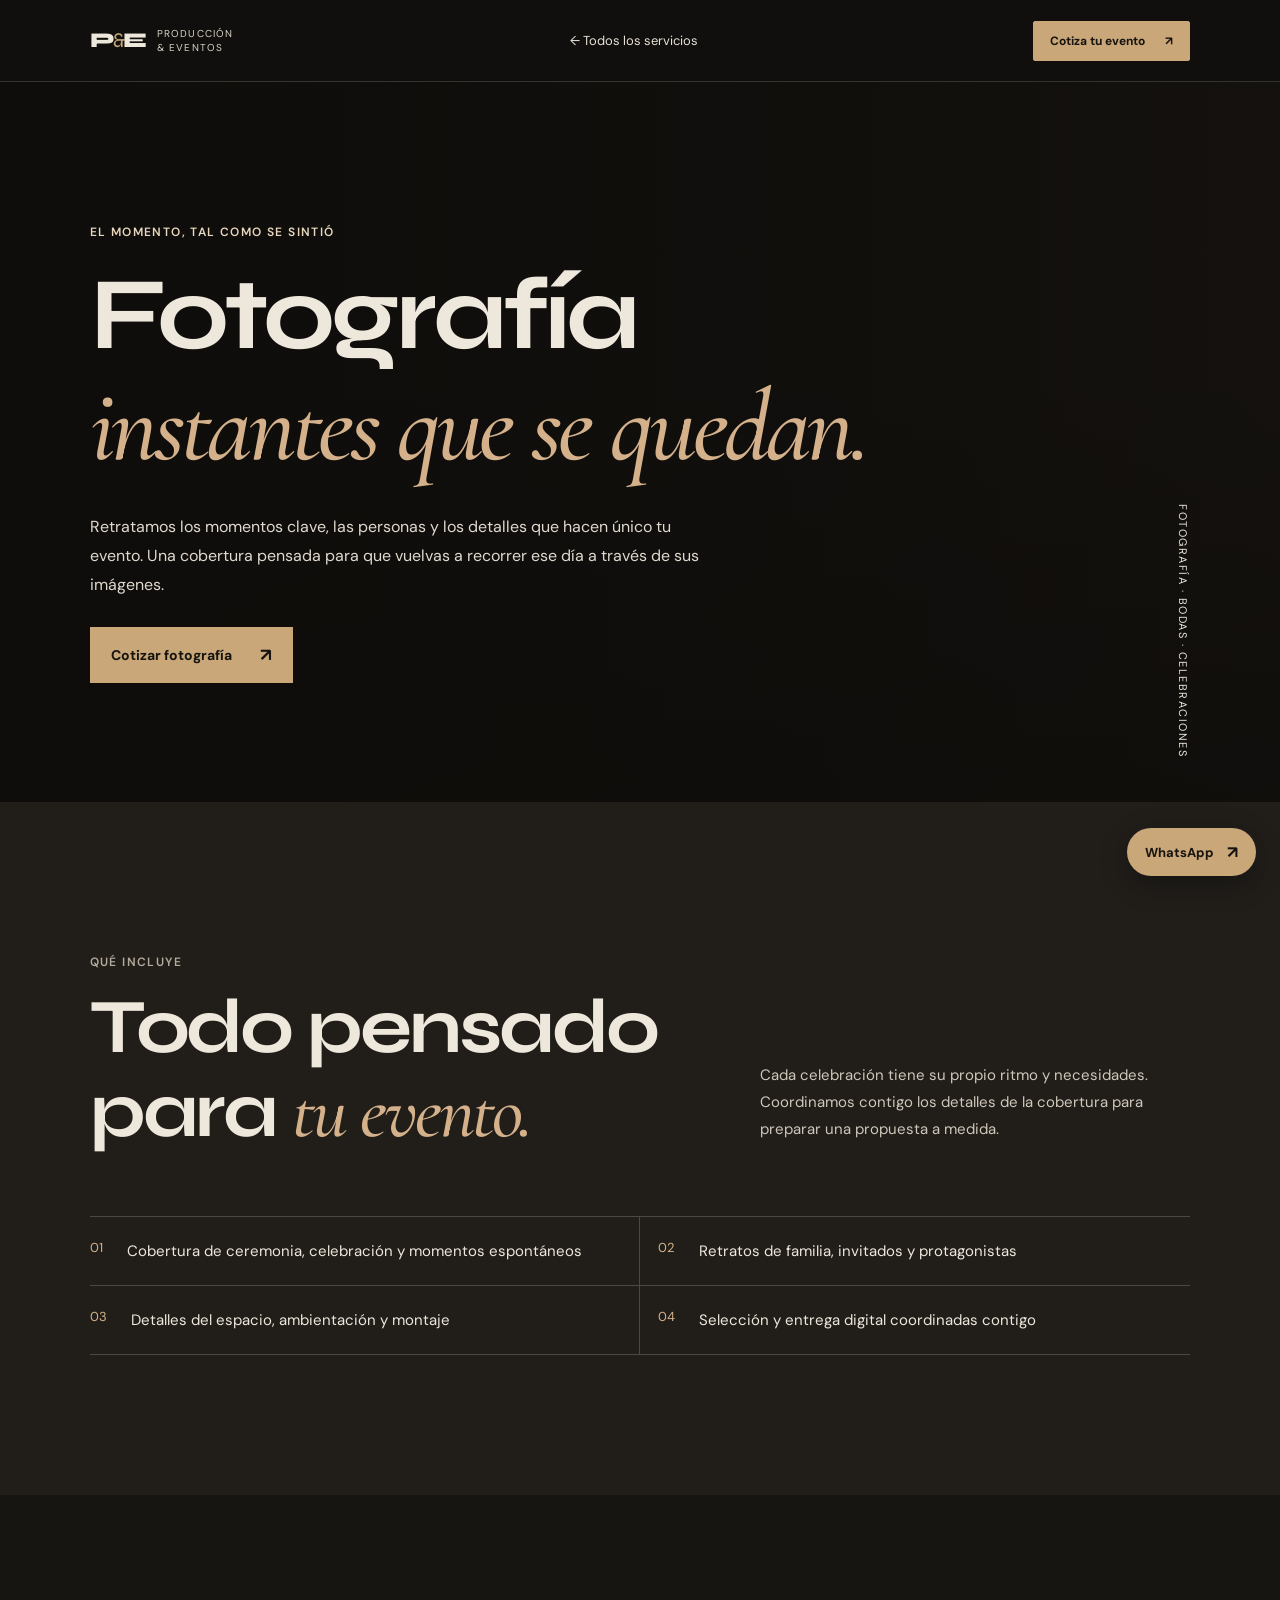
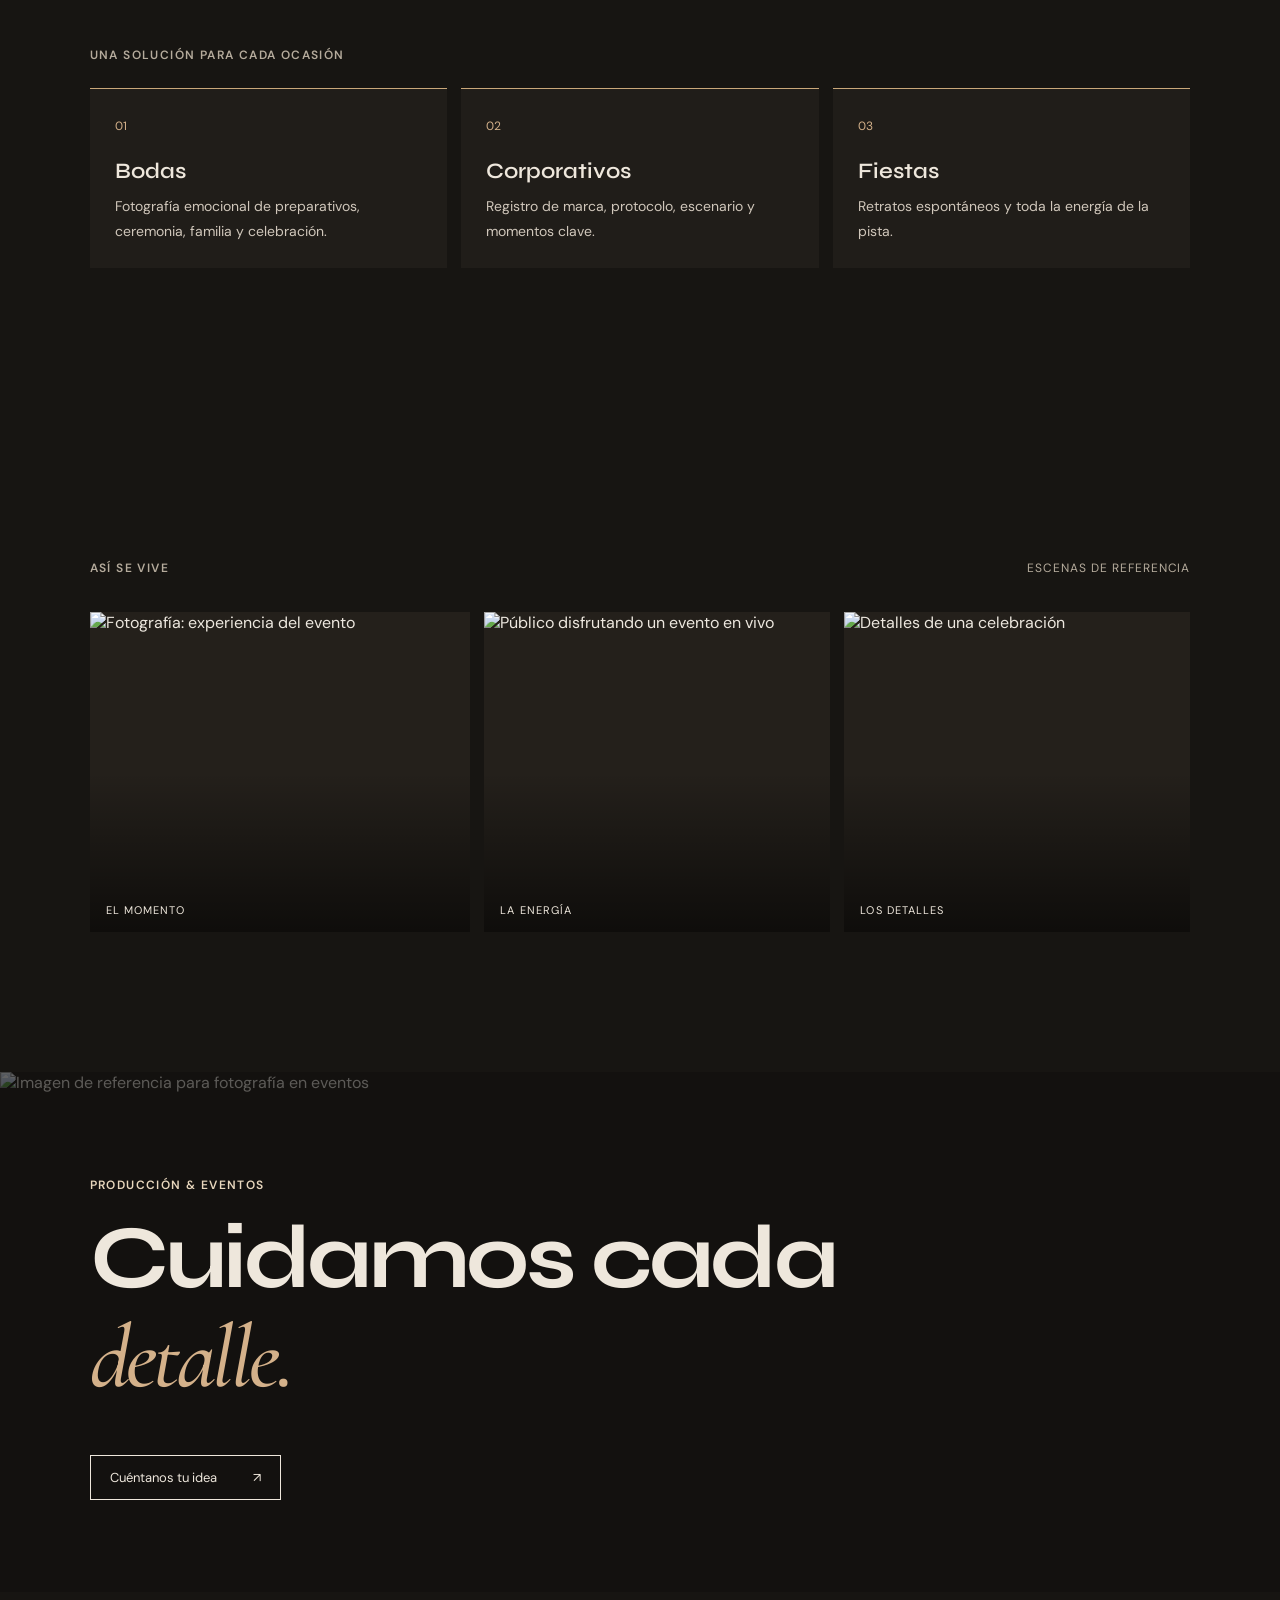
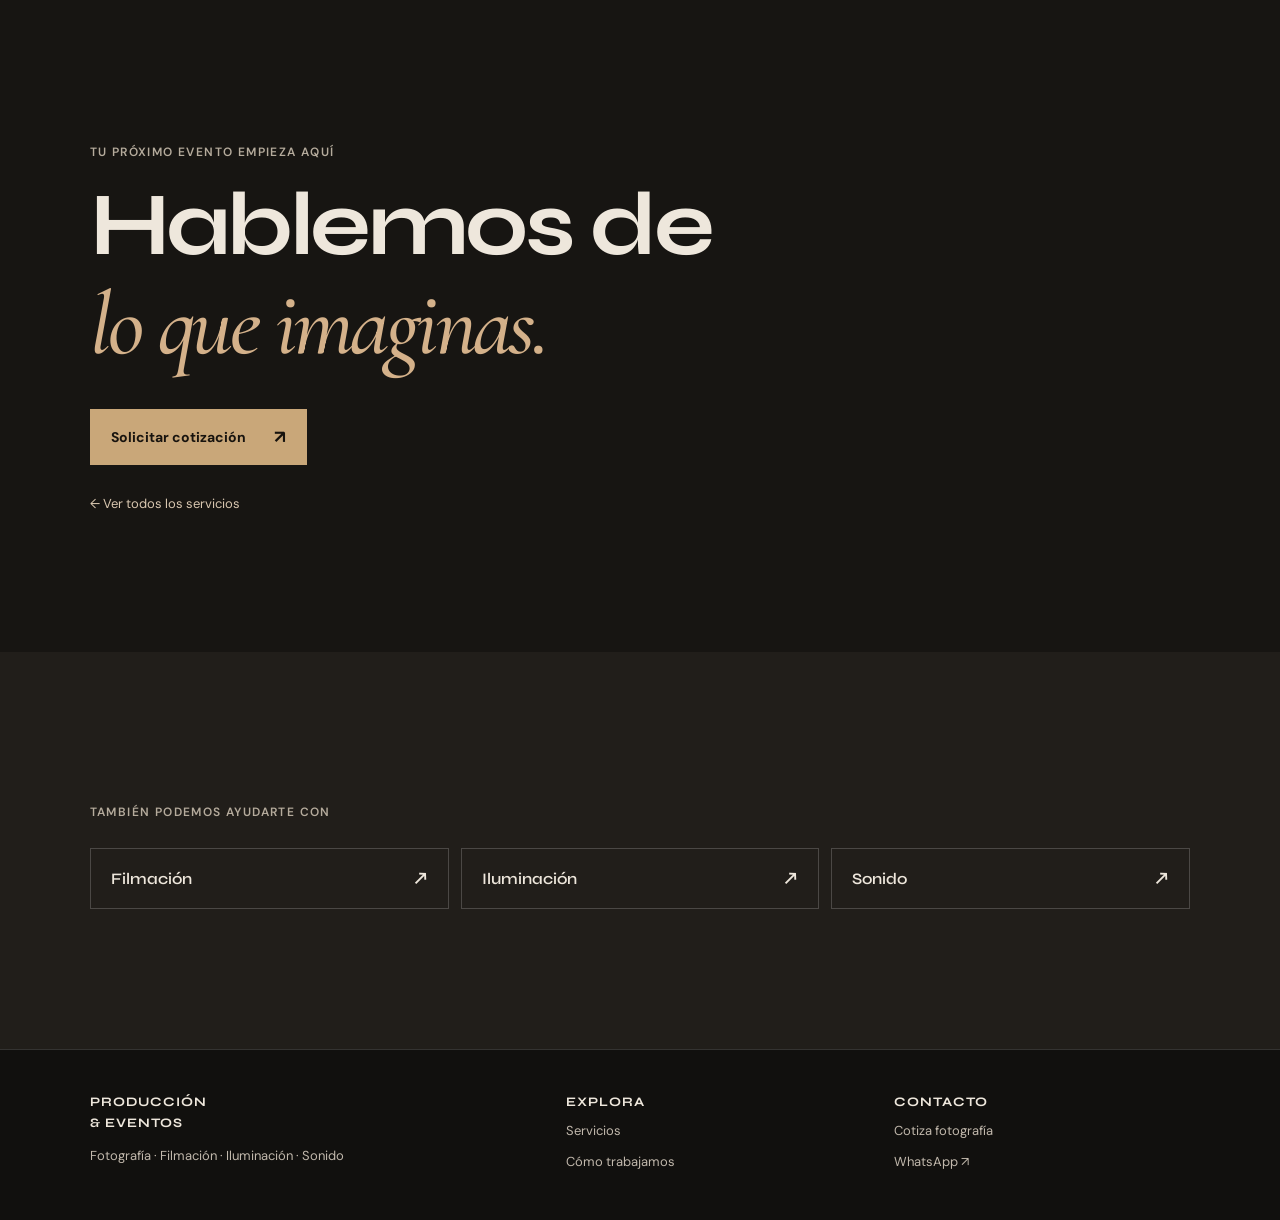
==== servicio.html @ 1ac0ceef "Create event production website" ====
<!doctype html>
<html lang="es">
<head>
  <meta charset="UTF-8">
  <meta name="viewport" content="width=device-width, initial-scale=1">
  <meta name="theme-color" content="#11100e">
  <title>Servicios — Producción & Eventos</title>
  <link rel="preconnect" href="https://fonts.googleapis.com">
  <link rel="preconnect" href="https://fonts.gstatic.com" crossorigin>
  <link href="https://fonts.googleapis.com/css2?family=Cormorant+Garamond:ital,wght@1,400;1,500&family=DM+Sans:wght@400;500;600;700&family=Syne:wght@400;500;600;700;800&display=swap" rel="stylesheet">
  <link rel="stylesheet" href="styles.css">
</head>
<body class="service-detail-page">
  <header class="topbar scrolled detail-topbar">
    <a class="brand" href="index.html#inicio" aria-label="Producción y Eventos, inicio"><span class="brand-mark">P<span>&</span>E</span><span class="brand-caption">PRODUCCIÓN<br>& EVENTOS</span></a>
    <a class="back-link" href="index.html#servicios">← Todos los servicios</a>
    <a class="nav-cta" href="#cotizar">Cotiza tu evento <span>↗</span></a>
  </header>
  <main id="service-detail"></main>
  <a class="floating-whatsapp" href="https://wa.me/?text=Hola%2C%20quiero%20cotizar%20un%20evento" target="_blank" rel="noreferrer" aria-label="Abrir WhatsApp para cotizar">WhatsApp <span>↗</span></a>
  <div class="page-transition" aria-hidden="true"><span class="transition-label">PRODUCCIÓN & EVENTOS</span></div>
  <script src="service-page.js"></script>
  <script src="script.js"></script>
</body>
</html>
---- styles.css ----
:root{--bg:#11100e;--panel:#191714;--cream:#eee7dc;--muted:#a39a8d;--gold:#c9a779;--line:rgba(238,231,220,.18)}*{box-sizing:border-box}html{scroll-behavior:smooth}body{margin:0;background:var(--bg);color:var(--cream);font-family:'DM Sans',sans-serif}a{color:inherit;text-decoration:none}.topbar{height:82px;padding:0 6.3%;position:absolute;z-index:5;top:0;width:100%;display:flex;align-items:center;justify-content:space-between;border-bottom:1px solid rgba(255,255,255,.15)}.brand{display:flex;align-items:center;gap:12px}.brand-mark{font-family:Manrope,sans-serif;font-size:21px;font-weight:800;letter-spacing:-2px}.brand-mark span{color:var(--gold);font-weight:400}.brand-caption{font-size:8px;line-height:1.4;letter-spacing:1.5px;color:#e4ddd2}.nav{display:flex;gap:42px;margin-left:100px}.nav a,.nav-cta{font-size:12px;color:#e6ded3}.nav a{transition:color .2s}.nav a:hover{color:var(--gold)}.nav-cta{border:1px solid rgba(238,231,220,.38);padding:12px 18px;border-radius:2px}.nav-cta span,.text-link span{color:var(--gold);margin-left:12px}.menu-toggle{display:none;background:none;border:0}.hero{min-height:760px;height:min(100svh,960px);position:relative;overflow:hidden;background:#1a1713}.hero-image,.feature-photo{position:absolute;inset:0;background-size:cover;background-position:center 48%}.hero-image{background-image:linear-gradient(90deg,rgba(12,11,10,.83) 0%,rgba(12,11,10,.48) 52%,rgba(12,11,10,.08) 100%),linear-gradient(0deg,rgba(12,11,10,.55),transparent 30%),url('https://images.unsplash.com/photo-1505236858219-8359eb29e329?auto=format&fit=crop&w=2200&q=90');transform:scale(1.025);animation:heroIn 1.2s ease-out both}.hero-grain{position:absolute;inset:0;opacity:.12;pointer-events:none;background-image:url("data:image/svg+xml,%3Csvg viewBox='0 0 180 180' xmlns='http://www.w3.org/2000/svg'%3E%3Cfilter id='n'%3E%3CfeTurbulence type='fractalNoise' baseFrequency='.9' numOctaves='3' stitchTiles='stitch'/%3E%3C/filter%3E%3Crect width='100%25' height='100%25' filter='url(%23n)' opacity='.2'/%3E%3C/svg%3E")}.hero-content{position:absolute;left:12.5%;top:26%;max-width:780px}.eyebrow{font-size:9px;letter-spacing:2.4px;font-weight:600;color:#e8d7bd}.live-dot{display:inline-block;width:6px;height:6px;background:#caa271;border-radius:50%;margin:0 9px 1px 0;box-shadow:0 0 12px #d7a767}.hero h1,.intro h2,.section-heading h2,.feature h2,.contact h2{font-family:Manrope,sans-serif;font-weight:500;letter-spacing:-.065em}.hero h1{font-size:clamp(62px,8.5vw,128px);line-height:.99;margin:30px 0 34px}.hero h1 em,.intro h2 em,.feature h2 em,.contact h2 em{font-family:Georgia,serif;font-weight:400;color:#d4b18a;letter-spacing:-.07em}.hero-bottom{display:flex;align-items:center;justify-content:space-between;max-width:560px}.hero-bottom p{font-size:13px;line-height:1.8;color:#ded6cb}.round-link{width:44px;height:44px;border:1px solid rgba(255,255,255,.5);border-radius:50%;display:grid;place-items:center;font-size:19px;transition:.25s}.round-link:hover{background:var(--gold);color:#17130e}.hero-index{position:absolute;right:6.3%;bottom:10%;display:flex;align-items:center;gap:10px;font-size:9px;letter-spacing:1px}.index-line{width:54px;height:1px;background:rgba(255,255,255,.55)}.hero-label{position:absolute;bottom:10.5%;left:6.3%;font-size:8px;letter-spacing:2px;color:#d0c8bd;writing-mode:vertical-rl;transform:rotate(180deg)}.section-pad{padding:140px 12.5%}.intro{background:#171512}.muted{color:#9b8f81}.intro-grid{display:grid;grid-template-columns:1.2fr .8fr;gap:10%;align-items:end;margin-top:28px}.intro h2,.section-heading h2,.contact h2{font-size:clamp(52px,7vw,96px);line-height:.98;margin:0}.intro-copy{max-width:390px;padding-bottom:8px}.intro-copy p{font-size:15px;line-height:1.9;color:#b9b0a4;margin:0 0 28px}.text-link{font-size:11px;letter-spacing:.4px;padding-bottom:10px;border-bottom:1px solid var(--line)}.services{background:var(--bg)}.section-heading{display:flex;align-items:end;justify-content:space-between;margin-bottom:70px}.section-heading h2{margin-top:22px}.heading-note{font-size:12px;line-height:1.8;color:var(--muted);margin-bottom:5px}.service-row{min-height:108px;display:grid;grid-template-columns:60px 1fr 1fr 30px;align-items:center;border-top:1px solid var(--line);transition:padding .25s,color .25s}.service-row:last-child{border-bottom:1px solid var(--line)}.service-row:hover{padding:0 18px;color:#d1ad83}.service-no{font-size:9px;color:#8b8175}.service-row h3{font-family:Manrope,sans-serif;font-size:clamp(23px,3vw,38px);font-weight:400;letter-spacing:-1.5px;margin:0}.service-desc{font-size:12px;color:#9a9186}.service-arrow{font-size:18px;color:var(--gold)}.feature{height:690px;position:relative;overflow:hidden}.feature-photo{background-image:url('https://images.unsplash.com/photo-1511795409834-ef04bbd61622?auto=format&fit=crop&w=2200&q=90');background-position:center 55%;filter:saturate(.76)}.feature-shade{position:absolute;inset:0;background:linear-gradient(90deg,rgba(12,11,10,.83),rgba(12,11,10,.3) 68%,rgba(12,11,10,.12)),linear-gradient(0deg,rgba(12,11,10,.38),transparent 50%)}.feature-copy{position:absolute;left:12.5%;top:15%}.feature-copy .eyebrow{color:#ddc6a9}.feature h2{font-size:clamp(58px,8vw,112px);line-height:.95;margin:35px 0 42px}.light-button{display:inline-flex;align-items:center;gap:38px;padding:16px 20px;background:var(--cream);color:#211c16;font-size:11px}.light-button span{font-size:18px}.feature-caption{position:absolute;right:6.3%;bottom:8%;font-size:8px;letter-spacing:2px;writing-mode:vertical-rl}.contact{padding-bottom:35px;background:#171512}.contact-row{display:flex;align-items:end;justify-content:space-between;margin:34px 0 120px}.contact-button{border-bottom:1px solid var(--gold);padding:14px 0;color:#e5d7c6;font-size:13px}.contact-button span{color:var(--gold);font-size:18px;margin-left:40px}.contact-foot{border-top:1px solid var(--line);padding-top:22px;display:flex;justify-content:space-between;color:#93897e;font-size:8px;letter-spacing:1.4px}.contact-foot a{color:#c9ad8c}@keyframes heroIn{from{transform:scale(1.08);opacity:.65}to{transform:scale(1.025);opacity:1}}@media(max-width:760px){.topbar{height:70px;padding:0 6%}.nav{display:none;position:absolute;top:70px;left:0;right:0;margin:0;padding:24px 6%;background:#171512;flex-direction:column;gap:22px}.nav.open{display:flex}.nav-cta{margin-left:auto;margin-right:20px;font-size:10px;padding:10px 12px}.menu-toggle{display:flex;flex-direction:column;gap:5px;padding:8px}.menu-toggle i{width:20px;height:1px;background:white}.hero{min-height:690px;height:92svh}.hero-image{background-position:58% center;background-image:linear-gradient(90deg,rgba(12,11,10,.68),rgba(12,11,10,.22)),linear-gradient(0deg,rgba(12,11,10,.65),transparent 55%),url('https://images.unsplash.com/photo-1505236858219-8359eb29e329?auto=format&fit=crop&w=1200&q=85')}.hero-content{left:7%;right:7%;top:30%}.hero h1{font-size:clamp(58px,13vw,90px);margin:25px 0}.eyebrow{font-size:8px;letter-spacing:1.7px}.hero-bottom p{font-size:11px}.hero-index{right:7%;bottom:7%}.hero-label{left:4%;bottom:7%}.section-pad{padding:88px 7%}.intro-grid{grid-template-columns:1fr;gap:30px;margin-top:25px}.intro h2,.section-heading h2,.contact h2{font-size:clamp(54px,13vw,76px)}.intro-copy{max-width:460px}.intro-copy p{font-size:13px}.section-heading{align-items:start;gap:15px;flex-direction:column;margin-bottom:40px}.heading-note{margin:0}.service-row{min-height:86px;grid-template-columns:34px 1fr 20px}.service-row h3{font-size:25px}.service-desc{display:none}.service-no{font-size:8px}.feature{height:620px}.feature-photo{background-position:60% center}.feature-copy{left:8%;right:6%;top:18%}.feature h2{font-size:clamp(62px,15vw,92px)}.contact-row{display:block;margin:30px 0 86px}.contact-button{display:inline-block;margin-top:32px}.contact-foot{gap:15px;flex-wrap:wrap;line-height:1.7}.contact-foot span:nth-child(2){order:3;width:100%}}@media(prefers-reduced-motion:reduce){html{scroll-behavior:auto}*,*::before,*::after{animation-duration:.01ms!important;transition-duration:.01ms!important}}

.reveal{opacity:0;transform:translateY(24px);transition:opacity .75s ease,transform .75s ease}.reveal.is-visible{opacity:1;transform:translateY(0)}@media(prefers-reduced-motion:reduce){.reveal{opacity:1;transform:none}}
.hero-video{position:absolute;inset:0;width:100%;height:100%;object-fit:cover;object-position:center 48%;filter:saturate(.74);animation:heroIn 1.2s ease-out both}.hero{background:#1a1713}.hero-content{z-index:2}.hero-grain{z-index:1}.hero-index,.hero-label{z-index:2}.hero:after{content:"";position:absolute;inset:0;background:linear-gradient(90deg,rgba(12,11,10,.8),rgba(12,11,10,.35) 56%,rgba(12,11,10,.08)),linear-gradient(0deg,rgba(12,11,10,.58),transparent 45%);pointer-events:none}.visual-work{padding:100px 8% 130px;background:#e8e0d5;color:#1a1713}.visual-heading{display:flex;justify-content:space-between;font-size:9px;letter-spacing:2px;color:#71685e;padding-bottom:20px;border-bottom:1px solid rgba(30,26,21,.25)}.mosaic{display:grid;grid-template-columns:1fr 1.14fr 1fr;grid-template-rows:270px 250px;gap:15px;margin-top:34px}.tile{position:relative;margin:0;overflow:hidden;background:#b6a997}.tile img{width:100%;height:100%;object-fit:cover;display:block;transition:transform .8s cubic-bezier(.2,.7,.2,1);filter:saturate(.78)}.tile:hover img{transform:scale(1.06)}.tile:after{content:"";position:absolute;inset:45% 0 0;background:linear-gradient(transparent,rgba(0,0,0,.62))}.tile figcaption{position:absolute;z-index:1;bottom:18px;left:18px;color:white;font-size:8px;letter-spacing:2px}.tile-tall{grid-row:span 2}.tile-wide{grid-column:span 2}.tile-small{grid-column:2}.mosaic-note{display:flex;align-items:center;justify-content:space-between;padding:20px 24px;background:#c3a47e;color:#211b14;font-family:Manrope,sans-serif;font-weight:600;font-size:clamp(17px,2vw,25px);letter-spacing:-1px}.note-star{font-size:32px;animation:spin 14s linear infinite}@keyframes spin{to{transform:rotate(360deg)}}@media(max-width:760px){.hero-video{object-position:58% center}.mosaic{grid-template-columns:1fr 1fr;grid-template-rows:240px 190px 150px;gap:9px;margin-top:22px}.visual-work{padding:72px 7% 85px}.visual-heading{font-size:7px;letter-spacing:1.3px}.tile-tall{grid-row:span 2}.tile-wide{grid-column:2;grid-row:1}.tile-small{grid-column:2;grid-row:2}.mosaic-note{grid-column:span 2;padding:15px 18px}}
.tile video{width:100%;height:100%;object-fit:cover;display:block;filter:saturate(.78);transition:transform .8s cubic-bezier(.2,.7,.2,1)}.tile:hover video{transform:scale(1.06)}.image-tile{display:block}.tile-caption{position:absolute;z-index:1;left:18px;bottom:18px;color:#fff;font-size:8px;letter-spacing:2px}.mosaic-note{cursor:pointer}.hero-video{transform:scale(1.025)}@media(max-width:760px){.tile-caption{left:12px;bottom:13px;font-size:7px;letter-spacing:1px}}
.moving-ribbon{overflow:hidden;background:#c6a47a;color:#18140f;padding:17px 0;transform:rotate(-1.2deg) scale(1.02);position:relative;z-index:2;margin-top:-12px}.ribbon-track{display:flex;align-items:center;justify-content:space-around;gap:34px;width:max-content;min-width:200%;animation:ribbonMove 26s linear infinite;white-space:nowrap;font:600 12px Manrope,sans-serif;letter-spacing:2px}.ribbon-track b{font-size:17px;color:#563f27}@keyframes ribbonMove{to{transform:translateX(-50%)}}.intro-visual{height:460px;position:relative;margin-top:75px}.intro-main{position:absolute;left:7%;top:0;width:63%;height:400px;object-fit:cover;filter:saturate(.78);box-shadow:0 24px 70px #0005;animation:floatImage 7s ease-in-out infinite}.intro-float{position:absolute;right:6%;top:110px;width:32%;height:280px;object-fit:cover;border:8px solid #171512;filter:saturate(.8);animation:floatImage 8s ease-in-out infinite reverse}.photo-stamp{position:absolute;z-index:1;right:5%;top:42px;width:105px;height:105px;border-radius:50%;display:grid;place-content:center;text-align:center;background:#c6a47a;color:#201a13;font-size:8px;letter-spacing:1px;line-height:1.7;transform:rotate(12deg)}.photo-stamp b{font-size:15px}.service-row{position:relative;overflow:hidden;isolation:isolate}.service-row img{position:absolute;z-index:-1;inset:0;width:100%;height:100%;object-fit:cover;opacity:0;transform:scale(1.08);transition:opacity .5s,transform .9s;filter:brightness(.42) saturate(.8)}.service-row:hover img{opacity:1;transform:scale(1)}.service-row:hover h3,.service-row:hover .service-desc,.service-row:hover .service-no{color:#fff}.service-row:hover .service-arrow{color:#e8c391}.tile{animation:cardFloat 8s ease-in-out infinite}.tile-wide{animation-delay:-2.4s}.tile-small{animation-delay:-4s}.tile video{object-position:center}.hero-video{animation:heroIn 1.2s ease-out both,heroDrift 25s ease-in-out infinite alternate}@keyframes heroDrift{to{transform:scale(1.12) translateX(-1.5%)}}@keyframes floatImage{50%{transform:translateY(-12px)}}@keyframes cardFloat{50%{transform:translateY(-7px)}}.feature-photo{animation:heroDrift 30s ease-in-out infinite alternate}.contact-button,.light-button{transition:transform .25s,background .25s}.contact-button:hover,.light-button:hover{transform:translateY(-4px)}@media(max-width:760px){.moving-ribbon{padding:13px 0}.ribbon-track{gap:20px;font-size:10px}.intro-visual{height:330px;margin-top:45px}.intro-main{left:0;width:78%;height:270px}.intro-float{right:0;top:95px;width:43%;height:200px;border-width:5px}.photo-stamp{right:2%;top:20px;width:82px;height:82px;font-size:7px}.service-row:hover{padding:0 12px}.tile{animation-duration:11s}}
.reel-wall{overflow:hidden;position:relative;padding:120px 0 35px;background:#0b0b0a;color:var(--cream)}.reel-title{position:relative;margin:0 12.5% 55px}.reel-title h2{font:500 clamp(50px,7vw,96px)/.93 Manrope,sans-serif;letter-spacing:-.07em;margin:24px 0}.reel-title h2 em{font:italic 400 1em Georgia,serif;color:#d4b18a}.reel-mark{position:absolute;right:0;bottom:8px;font-size:9px;letter-spacing:2px;color:#847c70}.reel-window{overflow:hidden;padding:0 0 10px}.reel-track{display:flex;align-items:center;gap:16px;width:max-content;animation:reelTravel 42s linear infinite}.reel-track:hover{animation-play-state:paused}.reel-card{margin:0;position:relative;width:clamp(230px,25vw,370px);height:310px;overflow:hidden;background:#27231f;transform:translateY(26px);transition:transform .45s}.reel-card-tall{height:400px;transform:translateY(0)}.reel-card:hover{transform:translateY(-12px) rotate(-1deg)}.reel-card img,.reel-card video{width:100%;height:100%;object-fit:cover;filter:brightness(.76) saturate(.8);transition:transform .8s}.reel-card:hover img,.reel-card:hover video{transform:scale(1.08);filter:brightness(.92) saturate(1)}.reel-card:after{content:"";position:absolute;inset:45% 0 0;background:linear-gradient(transparent,rgba(0,0,0,.7));pointer-events:none}.reel-card figcaption{position:absolute;z-index:1;left:18px;bottom:17px;font-size:9px;letter-spacing:2px}.reel-card figcaption b{color:#d4b18a;margin-right:12px}.reel-foot{margin:25px 12.5% 0;display:flex;justify-content:space-between;color:#8f877b;font-size:8px;letter-spacing:1.8px}.reel-foot b{color:#d4b18a;font-size:14px;margin-left:8px}@keyframes reelTravel{to{transform:translateX(-36%)}}.hero-content{animation:heroText .9s .15s both}@keyframes heroText{from{opacity:0;transform:translateY(35px)}to{opacity:1;transform:translateY(0)}}.moving-ribbon:hover .ribbon-track{animation-duration:9s}.service-row h3{transition:transform .4s,color .3s}.service-row:hover h3{transform:translateX(12px)}.feature-shade{transition:opacity .8s}.feature:hover .feature-shade{opacity:.78}.reel-title.reveal{transition-delay:.1s}@media(max-width:760px){.reel-wall{padding:78px 0 25px}.reel-title{margin:0 7% 32px}.reel-title h2{font-size:clamp(51px,13vw,76px)}.reel-mark{bottom:0;font-size:7px}.reel-track{gap:10px;animation-duration:34s}.reel-card{width:68vw;height:250px}.reel-card-tall{height:320px}.reel-foot{margin:18px 7% 0;font-size:7px;letter-spacing:1px}}@media(prefers-reduced-motion:reduce){.reel-track,.ribbon-track,.note-star{animation:none!important}.reel-window{overflow-x:auto}.hero-video,.feature-photo{animation:none!important}}
.hero-video{translate:var(--pointer-x,0) var(--pointer-y,0);transition:translate .25s ease-out}
.hero-bottom{max-width:700px;gap:22px}.hero-quote{flex:0 0 auto;border-bottom:1px solid rgba(212,177,138,.75);padding:12px 0;color:#eee7dc;font-size:10px;letter-spacing:.4px}.hero-quote span{color:#d4b18a;margin-left:20px;font-size:16px}.hero-quote:hover{color:#d4b18a}.topbar:after{content:"";position:absolute;left:0;bottom:-1px;width:100%;height:2px;background:#c9a779;transform:scaleX(var(--scroll-progress,0));transform-origin:left;z-index:2}.reel-track{animation-name:reelTravelSeamless}.reel-card{flex:0 0 auto}@keyframes reelTravelSeamless{to{transform:translateX(-50%)}}@media(max-width:760px){.hero-bottom{flex-wrap:wrap;justify-content:flex-start;column-gap:18px;row-gap:8px}.hero-bottom p{flex-basis:100%}.hero-quote{font-size:10px}.round-link{margin-left:auto}}
.service-row.active img,.service-row:focus-visible img{opacity:1;transform:scale(1)}.service-row.active h3,.service-row:focus-visible h3,.service-row.active .service-desc,.service-row:focus-visible .service-desc{color:#fff}.service-row:focus-visible{outline:1px solid #c9a779;outline-offset:3px}
.feature-video{position:absolute;inset:0;width:100%;height:100%;object-fit:cover;object-position:center 55%;filter:saturate(.76);animation:heroDrift 30s ease-in-out infinite alternate}
@media(prefers-reduced-motion:reduce){.feature-video{animation:none!important}}
.event-orbit{position:absolute;z-index:3;right:12%;top:43%;width:190px;height:190px;border:1px solid rgba(230,207,176,.38);border-radius:50%;display:flex;flex-direction:column;align-items:center;justify-content:center;gap:9px;text-align:center;background:rgba(15,13,11,.22);backdrop-filter:blur(4px);animation:orbitIn 1.1s .55s both}.orbit-label{font-size:7px;letter-spacing:2px;color:#dfc9ad}.orbit-word{font:500 22px Manrope,sans-serif;letter-spacing:1px;animation:wordPulse 2.8s ease-in-out infinite}.orbit-count{font-size:8px;letter-spacing:2px;color:#d2c4b2}.orbit-count i{font-style:normal;color:#c6a47a;padding:0 6px}.orbit-ring{position:absolute;inset:-10px;border:1px solid rgba(212,177,138,.22);border-radius:50%;animation:ringPulse 3s ease-out infinite}.light-sweep{position:absolute;z-index:1;inset:-20%;pointer-events:none;background:linear-gradient(105deg,transparent 44%,rgba(255,214,161,.13) 49%,rgba(255,214,161,.04) 52%,transparent 58%);transform:translateX(-70%);animation:sweep 8s ease-in-out infinite}.hero-content h1{animation:titleRise 1s .2s both}.hero-content .eyebrow{animation:titleRise .7s both}.hero-bottom{animation:titleRise 1s .42s both}.reel-track{animation-duration:24s}.ribbon-track{animation-duration:17s}.reel-card{transition:transform .35s,filter .35s}.reel-card:hover{filter:brightness(1.15)}@keyframes sweep{0%,20%{transform:translateX(-75%)}70%,100%{transform:translateX(75%)}}@keyframes wordPulse{0%,100%{opacity:1;transform:scale(1)}50%{opacity:.55;transform:scale(.94)}}@keyframes ringPulse{0%{transform:scale(.96);opacity:.4}80%,100%{transform:scale(1.12);opacity:0}}@keyframes orbitIn{from{opacity:0;transform:translateY(25px) scale(.85)}to{opacity:1;transform:translateY(0) scale(1)}}@keyframes titleRise{from{opacity:0;transform:translateY(22px)}to{opacity:1;transform:translateY(0)}}@media(max-width:760px){.event-orbit{width:118px;height:118px;right:8%;top:auto;bottom:17%;gap:5px}.orbit-word{font-size:14px}.orbit-label{font-size:6px;letter-spacing:1px}.orbit-count{font-size:7px}.orbit-ring{inset:-6px}.hero-label{display:none}.reel-track{animation-duration:20s}.ribbon-track{animation-duration:13s}}@media(prefers-reduced-motion:reduce){.event-orbit,.orbit-word,.orbit-ring,.light-sweep,.hero-content h1,.hero-content .eyebrow,.hero-bottom{animation:none!important}}
.orbit-word.changing{opacity:0;transform:translateY(8px);transition:opacity .2s,transform .2s}
.service-row video{position:absolute;z-index:-1;inset:0;width:100%;height:100%;object-fit:cover;opacity:0;transform:scale(1.12);transition:opacity .45s,transform .9s;filter:brightness(.42) saturate(.8)}.service-row:hover video,.service-row.active video,.service-row:focus-visible video{opacity:1;transform:scale(1)}.service-row:hover img{opacity:0}.intro-main{object-fit:cover;filter:saturate(.78);transition:transform 1.1s,filter .8s}.intro-visual:hover .intro-main{transform:scale(1.035);filter:saturate(1)}.visual-play{position:absolute;z-index:2;left:9%;bottom:24px;font-size:8px;letter-spacing:2px;color:#fff;text-shadow:0 1px 8px #000}.visual-play:before{content:"";display:inline-block;width:7px;height:7px;background:#d4b18a;border-radius:50%;margin-right:9px;box-shadow:0 0 0 5px #d4b18a40;animation:livePulse 1.4s infinite}@keyframes livePulse{50%{box-shadow:0 0 0 10px #d4b18a00}}.contact-visual{height:280px;position:relative;margin:0 0 48px;overflow:hidden;background:#29231c}.contact-visual video{width:100%;height:100%;object-fit:cover;filter:brightness(.58) saturate(.8);animation:heroDrift 22s ease-in-out infinite alternate}.contact-visual:after{content:"";position:absolute;inset:0;background:linear-gradient(90deg,#11100e99,transparent 75%);pointer-events:none}.contact-visual-label{position:absolute;z-index:1;inset:0;display:flex;align-items:end;justify-content:space-between;padding:24px;font-size:8px;letter-spacing:2px}.contact-visual-label span:last-child{color:#d5b38e}.visual-work .mosaic{perspective:900px}.visual-work .tile{transition:transform .55s,filter .5s}.visual-work .tile:hover{transform:translateY(-12px) rotateX(2deg) rotateY(-2deg)}.intro-visual,.contact-visual{will-change:transform}.service-row:focus-visible video{opacity:1}.feature-copy .light-button{animation:buttonBreathe 3s ease-in-out infinite}@keyframes buttonBreathe{50%{box-shadow:0 0 0 8px rgba(212,177,138,.13)}}@media(max-width:760px){.contact-visual{height:205px;margin-bottom:35px}.contact-visual-label{padding:15px;font-size:6px;letter-spacing:1px;gap:12px}.visual-play{left:7%;bottom:15px;font-size:7px}.service-row.active video{opacity:1}}@media(prefers-reduced-motion:reduce){.contact-visual video,.feature-copy .light-button,.visual-play:before{animation:none!important}}
body{font-family:'DM Sans',sans-serif}.hero h1,.intro h2,.section-heading h2,.feature h2,.contact h2,.reel-title h2,.service-row h3,.brand-mark,.mosaic-note,.ribbon-track{font-family:'Syne',sans-serif}.hero h1,.feature h2,.intro h2,.section-heading h2,.contact h2,.reel-title h2{font-weight:700;letter-spacing:-.075em}.hero h1{font-size:clamp(64px,9vw,136px);line-height:.9}.hero h1 em,.intro h2 em,.feature h2 em,.contact h2 em,.reel-title h2 em{font-family:'Cormorant Garamond',serif;font-style:italic;font-weight:500;letter-spacing:-.065em}.service-row h3{font-weight:600;letter-spacing:-.06em}.brand-mark{font-weight:800}.nav,.nav-cta,.hero-quote,.service-desc,.text-link,.contact-button{font-family:'DM Sans',sans-serif}.event-orbit .orbit-word{font-family:'Syne',sans-serif;font-weight:700;letter-spacing:-.04em}.eyebrow,.hero-label,.feature-caption,.contact-foot,.reel-foot,.reel-card figcaption,.tile figcaption{font-family:'DM Sans',sans-serif;font-weight:600}.mosaic-note{font-weight:700;letter-spacing:-.06em}@media(max-width:760px){.hero h1{font-size:clamp(58px,13.5vw,92px);line-height:.93}}
/* Editorial polish pass: clear hierarchy, consistent grid, calmer motion */
:root{--muted:#b5ab9c;--line:rgba(238,231,220,.22);--content:min(1200px,86vw)}html,body{overflow-x:hidden}.topbar{position:fixed;padding-inline:max(7vw,calc((100vw - 1200px)/2));background:rgba(17,16,14,.34);backdrop-filter:blur(0);transition:background .3s,backdrop-filter .3s}.topbar.scrolled{background:rgba(17,16,14,.88);backdrop-filter:blur(16px)}.topbar:after{height:2px}.nav-cta,.hero-quote,.contact-button{background:#c9a779;color:#17130e;border:1px solid #c9a779;border-radius:2px;padding:14px 21px;font-size:14px;font-weight:700;letter-spacing:0;display:inline-flex;align-items:center;gap:20px}.nav-cta{font-size:12px;padding:11px 16px}.nav-cta span,.hero-quote span,.contact-button span{color:#17130e;margin:0}.nav-cta:hover,.hero-quote:hover,.contact-button:hover{background:#dfbd94;color:#17130e;transform:translateY(-2px)}.hero-content{left:max(7vw,calc((100vw - 1200px)/2));top:27%;max-width:790px}.hero h1,.intro h2,.section-heading h2,.feature h2,.contact h2,.reel-title h2{letter-spacing:-.04em}.hero h1{font-size:clamp(62px,8.4vw,118px)}.hero-bottom{max-width:740px;justify-content:flex-start;gap:26px}.hero-bottom p{font-size:15px;color:#f0e9df;line-height:1.75}.event-orbit{right:max(8vw,calc((100vw - 1120px)/2));width:170px;height:170px;border-color:#d1b18b66;background:rgba(10,9,8,.42)}.orbit-label{font-size:11px;color:#e3d7c8}.orbit-word{font-size:15px;line-height:1.6}.orbit-ring{display:none}.hero-index,.hero-label,.round-link,.light-sweep{display:none!important}.eyebrow{font-size:12px;letter-spacing:1.4px;color:#e8d7bd}.muted,.heading-note,.service-no,.service-desc,.hero-index{color:#b5ab9c}.section-pad{padding-left:max(7vw,calc((100vw - 1200px)/2));padding-right:max(7vw,calc((100vw - 1200px)/2))}.intro{background:#171512;border-top:1px solid #ffffff10}.services{background:#211e1a;border-top:1px solid #ffffff16}.visual-work{padding-left:max(7vw,calc((100vw - 1200px)/2));padding-right:max(7vw,calc((100vw - 1200px)/2));background:#e8e0d5}.mosaic{grid-template-columns:1.08fr 1.15fr 1fr .9fr;grid-template-rows:clamp(250px,34vw,410px);gap:14px;margin-top:26px}.tile-tall,.tile-wide,.tile-small,.tile-party{grid-column:auto;grid-row:auto;height:100%}.tile-tall{transform:translateY(14px)}.tile-wide{transform:translateY(0)}.tile-small{transform:translateY(22px)}.tile-party{transform:translateY(4px)}.visual-heading{font-size:12px;color:#61584e}.tile figcaption,.tile-caption{font-size:11px;letter-spacing:1px}.service-row{min-height:126px;grid-template-columns:54px 1fr 1fr 30px}.service-row h3{font-size:clamp(27px,3vw,42px);letter-spacing:-.04em}.service-desc{font-size:14px}.service-row video{opacity:.22;filter:brightness(.32) saturate(.72)}.service-row:hover video,.service-row.active video,.service-row:focus-visible video{opacity:.7}.service-row:hover h3,.service-row.active h3,.service-row:focus-visible h3,.service-row:hover .service-desc,.service-row.active .service-desc,.service-row:focus-visible .service-desc{color:#fff}.intro-visual{margin-top:56px}.photo-stamp{font-size:10px}.visual-play{font-size:11px}.feature{border-block:1px solid #ffffff1c}.feature-copy{left:max(7vw,calc((100vw - 1200px)/2))}.feature h2{font-size:clamp(62px,7.8vw,105px)}.feature-copy .light-button{animation:none;background:transparent;border:1px solid #eee7dc;color:#eee7dc;font-size:14px;padding:17px 22px}.feature-copy .light-button span{color:#d4b18a}.contact{background:#171512}.contact-row{margin:34px 0 68px;gap:40px}.contact h2{font-size:clamp(60px,7vw,92px)}.contact-button{font-size:17px;padding:20px 28px}.contact-visual{height:320px;margin-bottom:60px}.contact-visual-label{font-size:11px;letter-spacing:1.2px}.contact-foot{display:grid;grid-template-columns:1.5fr 1fr 1fr 1fr;gap:32px;padding:30px 0 18px;font-size:13px;letter-spacing:0;color:#c4bbaf}.contact-foot strong{display:block;color:#eee7dc;font-size:13px;letter-spacing:1px;margin-bottom:16px}.contact-foot p{font-size:13px;color:#b5ab9c;line-height:1.6}.contact-foot a{display:block;color:#c4bbaf;font-size:13px;margin:10px 0}.contact-foot a:hover{color:#d4b18a}.hero-video,.feature-video,.contact-visual video{animation:slowZoom 24s ease-in-out infinite alternate}.intro-main{animation:slowZoom 28s ease-in-out infinite alternate}.feature-photo{animation:none}@keyframes slowZoom{to{transform:scale(1.055)}}.moving-ribbon{transform:none;margin:0}.ribbon-track{font-size:13px;animation-duration:26s}.tile,.intro-float,.note-star,.orbit-ring{animation:none!important}.tile:hover{transform:translateY(-7px)}.service-row img,.service-row video{transition:opacity .35s,transform .6s}.hero h1,.hero-content .eyebrow,.hero-bottom{animation:none}.hero-content{animation:revealUp .8s both}@keyframes revealUp{from{opacity:0;transform:translateY(18px)}to{opacity:1;transform:translateY(0)}}.reveal{transform:translateY(18px)}.reveal.is-visible{transform:none}.reel-wall{display:none}
@media(max-width:760px){:root{--content:86vw}.topbar{padding-inline:7%;height:70px}.nav-cta{font-size:11px;padding:10px 12px;gap:8px}.hero{min-height:700px;height:94svh}.hero-content{left:7%;right:7%;top:26%}.hero h1{font-size:clamp(54px,12vw,76px);letter-spacing:-.035em}.hero-bottom{display:flex;align-items:flex-start;flex-wrap:wrap;gap:16px}.hero-bottom p{font-size:14px;flex-basis:100%;margin:0 0 4px}.hero-quote{font-size:13px;padding:14px 17px}.event-orbit{right:7%;top:auto;bottom:7%;width:120px;height:120px}.orbit-word{font-size:11px}.orbit-label{font-size:9px}.eyebrow{font-size:11px;letter-spacing:1px}.section-pad{padding:78px 7%}.intro-grid{gap:24px}.intro h2,.section-heading h2{font-size:clamp(48px,12vw,70px)}.intro-visual{height:300px;margin-top:38px}.intro-main{height:250px}.intro-float{height:180px;top:93px}.services{padding-top:78px;padding-bottom:78px}.section-heading{margin-bottom:32px}.service-row{grid-template-columns:30px 1fr 24px;min-height:112px;padding:0 10px}.service-row h3{font-size:25px}.service-desc{display:block;grid-column:2;grid-row:2;font-size:12px;margin-top:-22px;color:#e0d8cd!important}.service-no{grid-column:1;grid-row:1/3;font-size:11px}.service-arrow{grid-column:3;grid-row:1/3}.service-row video{opacity:.3}.service-row.active video{opacity:.66}.visual-work{padding:70px 7% 84px}.visual-heading{font-size:10px;letter-spacing:.8px}.mosaic{grid-template-columns:1fr 1fr;grid-template-rows:220px 175px;gap:10px;margin-top:22px}.tile-tall,.tile-wide,.tile-small,.tile-party{transform:none}.tile figcaption{left:11px;bottom:12px;font-size:8px;letter-spacing:.7px}.feature{height:590px}.feature-copy{left:7%;right:7%;top:18%}.feature h2{font-size:clamp(55px,13vw,82px)}.contact{padding-bottom:30px}.contact-row{margin:28px 0 42px;display:block}.contact h2{font-size:clamp(54px,12vw,76px)}.contact-button{font-size:14px;padding:16px 19px;margin-top:25px}.contact-visual{height:230px;margin-bottom:40px}.contact-visual-label{font-size:8px;gap:12px}.contact-foot{grid-template-columns:1fr 1fr;gap:26px 18px;padding-top:24px}.contact-foot strong,.contact-foot a,.contact-foot p{font-size:12px}.ribbon-track{font-size:11px;gap:22px}.hero:after{background:linear-gradient(90deg,rgba(12,11,10,.75),rgba(12,11,10,.3) 70%),linear-gradient(0deg,rgba(12,11,10,.58),transparent 50%)}}
@media(max-width:390px){.event-orbit{width:96px;height:96px;bottom:6%;right:6%}.orbit-word{font-size:9px}.hero-bottom{max-width:70%}.hero-quote{font-size:12px}.mosaic{grid-template-rows:190px 160px}.contact-foot{grid-template-columns:1fr 1fr}}
@media(prefers-reduced-motion:reduce){.hero-video,.feature-video,.contact-visual video,.intro-main{animation:none!important}.moving-ribbon{transform:none}.ribbon-track{animation:none!important}.reveal{opacity:1;transform:none}}
.brand-caption{font-size:10px;letter-spacing:1.2px;color:#ddd4c8}.contact-foot{font-size:13px}.visual-heading{font-size:12px}.tile figcaption,.tile-caption{font-size:11px}.photo-stamp{font-size:11px}.intro-float{animation:none!important}.service-row{cursor:pointer}.contact-foot>div{min-width:0}@media(max-width:760px){.brand-caption{font-size:9px}.visual-heading{font-size:11px}.tile figcaption,.tile-caption{font-size:10px}.photo-stamp{font-size:9px}.orbit-label{font-size:10px}}
.stats{background:#11100e;border-top:1px solid #ffffff18;border-bottom:1px solid #ffffff18;padding-top:48px;padding-bottom:42px}.stats-head{display:flex;justify-content:space-between;align-items:center}.stats-head>span,.stats-note{font-size:12px;color:#b5ab9c}.stats-grid{display:grid;grid-template-columns:repeat(4,1fr);margin-top:26px}.stat{padding:4px 22px;border-left:1px solid #ffffff2b;display:flex;flex-direction:column;gap:5px}.stat:first-child{border-left:0;padding-left:0}.stat strong{font:700 clamp(40px,5vw,64px)/1 Syne,sans-serif;letter-spacing:-.04em;color:#e8d1b2}.stat span{font-size:14px;color:#e0d8cd}.stats-note{margin:22px 0 0;font-size:11px}.process{background:#211e1a;border-top:1px solid #ffffff14}.process-head{display:flex;justify-content:space-between;align-items:end;margin-bottom:50px}.process-head h2,.about h2,.faq h2,.form-intro h2{font:700 clamp(50px,6vw,82px)/.98 Syne,sans-serif;letter-spacing:-.04em;margin:20px 0 0}.process-head h2 em,.about h2 em,.faq h2 em{font:italic 500 1em 'Cormorant Garamond',serif;color:#d4b18a}.process-head>p{font-size:15px;line-height:1.8;color:#c1b8ac}.process-steps{display:grid;grid-template-columns:repeat(4,1fr);border-top:1px solid #ffffff30}.process-steps article{padding:26px 22px 0;border-left:1px solid #ffffff25;min-height:170px}.process-steps article:first-child{border-left:0;padding-left:0}.process-steps article>span{font-size:13px;color:#c9a779}.process-steps h3{font:600 25px Syne,sans-serif;margin:20px 0 8px}.process-steps p{font-size:14px;line-height:1.7;color:#c1b8ac;max-width:225px}.about{display:grid;grid-template-columns:1fr 1fr;gap:9%;align-items:center;background:#171512}.about-image{height:520px;overflow:hidden}.about-image img{width:100%;height:100%;object-fit:cover;filter:saturate(.78);transition:transform 1.1s}.about-image:hover img{transform:scale(1.04)}.about-copy h2{margin-bottom:24px}.about-copy>p:not(.eyebrow){font-size:15px;line-height:1.85;color:#d0c7bb;max-width:480px}.about-copy .about-principle{color:#e8d1b2!important;font-family:'Cormorant Garamond',serif;font-size:23px!important;font-style:italic}.outline-button{display:inline-flex;gap:36px;align-items:center;padding:13px 19px;border:1px solid #eee7dc;font-size:13px;margin-top:15px}.outline-button:hover{background:#eee7dc;color:#17130e}.testimonials{background:#11100e;border-top:1px solid #ffffff18}.testimonials .section-heading{margin-bottom:42px}.testimonials .section-heading h2{font-size:clamp(45px,5.5vw,72px)}.quote-grid{display:grid;grid-template-columns:repeat(3,1fr);gap:16px}.quote-grid article{padding:26px;background:#1d1a16;border:1px solid #ffffff20;min-height:230px;display:flex;flex-direction:column}.quote-stars{color:#c9a779;letter-spacing:3px;font-size:14px}.quote-grid blockquote{font:italic 500 20px/1.5 'Cormorant Garamond',serif;color:#eee7dc;margin:22px 0 24px}.quote-grid article>div{margin-top:auto;display:flex;flex-direction:column;gap:5px}.quote-grid strong{font-size:13px}.quote-grid article>div span{font-size:12px;color:#b5ab9c}.faq{display:grid;grid-template-columns:.75fr 1.25fr;gap:10%;background:#211e1a}.faq h2{font-size:clamp(50px,6vw,78px)}.faq-list details{border-bottom:1px solid #ffffff30;padding:0}.faq-list details:first-child{border-top:1px solid #ffffff30}.faq-list summary{list-style:none;cursor:pointer;display:flex;justify-content:space-between;gap:20px;padding:21px 0;font:600 17px Syne,sans-serif}.faq-list summary::-webkit-details-marker{display:none}.faq-list summary span{color:#d4b18a;font-size:22px;transition:transform .2s}.faq-list details[open] summary span{transform:rotate(45deg)}.faq-list details p{font-size:14px;line-height:1.8;color:#c9c0b4;margin:0;padding:0 35px 22px 0}.quote-form-section{display:grid;grid-template-columns:.8fr 1.2fr;gap:10%;background:#171512;border-top:1px solid #ffffff1a}.form-intro h2{font-size:clamp(54px,6.7vw,88px);margin:24px 0}.form-intro>p:last-child{font-size:15px;line-height:1.8;color:#c9c0b4;max-width:360px}.quote-form{display:grid;grid-template-columns:1fr 1fr;gap:20px 16px}.quote-form>label{display:flex;flex-direction:column;gap:9px;font-size:13px;color:#e4ddd3}.quote-form input,.quote-form select,.quote-form textarea{width:100%;background:#211e1a;border:1px solid #ffffff35;border-radius:2px;color:#f0e9df;padding:13px 14px;font:14px 'DM Sans',sans-serif;min-height:46px}.quote-form select option{background:#211e1a}.quote-form textarea{resize:vertical;min-height:92px}.quote-form input:focus,.quote-form select:focus,.quote-form textarea:focus{outline:1px solid #c9a779;border-color:#c9a779}.quote-form fieldset{grid-column:1/-1;border:0;padding:0;margin:0}.quote-form legend{font-size:13px;color:#e4ddd3;margin-bottom:11px}.service-checks{display:flex;flex-wrap:wrap;gap:10px 18px}.service-checks label{display:flex;align-items:center;gap:7px;font-size:13px;color:#d3cabe}.service-checks input{accent-color:#c9a779;width:16px;height:16px;min-height:unset;padding:0}.form-message{grid-column:1/-1}.submit-button{grid-column:1/-1;justify-self:start;display:flex;gap:32px;align-items:center;border:0;background:#c9a779;color:#17130e;padding:16px 22px;font:700 14px 'DM Sans',sans-serif;cursor:pointer}.submit-button:hover{background:#dfbd94}.submit-button span{font-size:18px}.form-note{grid-column:1/-1;font-size:12px;line-height:1.6;color:#b5ab9c;margin:0}.contact-foot{border-top:1px solid #ffffff30}
@media(max-width:760px){.stats{padding:38px 7%}.stats-head{align-items:flex-start;gap:15px}.stats-head>span{font-size:10px;text-align:right}.stats-grid{grid-template-columns:1fr 1fr;row-gap:24px}.stat{padding-left:14px}.stat:nth-child(odd){border-left:0;padding-left:0}.stat strong{font-size:44px}.stat span{font-size:12px}.stats-note{font-size:11px}.process-head{display:block;margin-bottom:32px}.process-head h2,.about h2,.faq h2{font-size:clamp(47px,11vw,68px)}.process-head>p{font-size:14px;margin-top:22px}.process-steps{grid-template-columns:1fr 1fr}.process-steps article{min-height:155px;padding:18px 12px;border-left:1px solid #ffffff25;border-bottom:1px solid #ffffff25}.process-steps article:nth-child(odd){border-left:0;padding-left:0}.process-steps h3{font-size:21px;margin:15px 0 6px}.process-steps p{font-size:12px}.about{grid-template-columns:1fr;gap:32px}.about-image{height:310px}.about-copy>p:not(.eyebrow){font-size:14px}.quote-grid{grid-template-columns:1fr;gap:12px}.quote-grid article{min-height:190px;padding:22px}.quote-grid blockquote{font-size:19px}.faq{grid-template-columns:1fr;gap:28px}.faq-list summary{font-size:15px;padding:18px 0}.faq-list details p{font-size:13px}.quote-form-section{grid-template-columns:1fr;gap:30px}.form-intro h2{font-size:clamp(54px,12vw,76px);margin:19px 0}.quote-form{gap:16px 10px}.quote-form>label{font-size:12px}.quote-form input,.quote-form select,.quote-form textarea{font-size:13px;padding:12px}.service-checks{gap:12px}.service-checks label{font-size:12px}.submit-button{width:100%;justify-content:space-between}.form-note{font-size:11px}}
@media(max-width:390px){.quote-form{grid-template-columns:1fr}.quote-form>label,.quote-form fieldset,.form-message,.submit-button,.form-note{grid-column:1}.stats-head>span{max-width:145px}.process-steps p{font-size:11px}}
.service-row{grid-template-columns:54px 1fr 1fr 30px}.service-row .service-panel{grid-column:2/4;position:relative;z-index:2;max-width:660px;padding:0 0 25px;animation:servicePanelIn .25s ease-out}.service-panel[hidden]{display:none}.service-panel p{font-size:14px;line-height:1.8;color:#f0e9df;max-width:570px;margin:0 0 18px}.service-panel a{display:inline-flex;gap:18px;align-items:center;background:#c9a779;color:#17130e;padding:11px 15px;font-size:12px;font-weight:700}.service-panel a:hover{background:#dfbd94}.service-panel a span{font-size:16px}.service-arrow{transition:transform .25s}.service-row.active .service-arrow{transform:rotate(45deg)}@keyframes servicePanelIn{from{opacity:0;transform:translateY(8px)}to{opacity:1;transform:translateY(0)}}@media(max-width:760px){.service-row{grid-template-columns:30px 1fr 24px}.service-row .service-panel{grid-column:2/4;padding:5px 0 18px}.service-panel p{font-size:12px;line-height:1.7}.service-panel a{font-size:11px;padding:10px 12px}}
.service-link{position:relative;z-index:1;grid-column:1/-1;display:grid;grid-template-columns:54px 1fr 1fr 30px;align-items:center;min-height:inherit;width:100%;color:inherit;text-decoration:none}.service-link h3{transition:transform .25s,color .25s}.service-link:hover h3{transform:translateX(9px);color:#fff}.service-link:hover .service-arrow{transform:translate(4px,-4px)}.service-row:focus-within video{opacity:.7}.service-row{padding:0;cursor:pointer}.service-row:hover{padding:0}.service-panel{display:none!important}.back-link{font-size:13px;color:#e9e1d7}.back-link:hover,.detail-back-bottom:hover{color:#d4b18a}.service-detail-page{padding-top:82px}.detail-topbar{height:82px}.detail-hero{height:min(720px,83vh);min-height:570px;position:relative;overflow:hidden;background:#15120f}.detail-hero>video{position:absolute;inset:0;width:100%;height:100%;object-fit:cover;filter:saturate(.7);animation:slowZoom 24s ease-in-out infinite alternate}.detail-hero-shade{position:absolute;inset:0;background:linear-gradient(90deg,rgba(13,12,10,.86),rgba(13,12,10,.5) 60%,rgba(13,12,10,.16)),linear-gradient(0deg,rgba(13,12,10,.45),transparent 60%)}.detail-hero-copy{position:absolute;z-index:1;left:max(7vw,calc((100vw - 1200px)/2));top:18%;max-width:780px}.detail-hero-copy h1{font:700 clamp(58px,8vw,110px)/.97 Syne,sans-serif;letter-spacing:-.04em;margin:25px 0}.detail-hero-copy h1 em,.detail-content h2 em,.detail-showcase h2 em,.detail-next h2 em{font:italic 500 1em 'Cormorant Garamond',serif;color:#d4b18a}.detail-hero-copy>p:not(.eyebrow){font-size:16px;line-height:1.8;color:#e1d9ce;max-width:630px;margin-bottom:28px}.detail-primary{display:inline-flex;align-items:center;gap:28px;background:#c9a779;color:#17130e;padding:16px 21px;font-size:14px;font-weight:700}.detail-primary:hover{background:#dfbd94;transform:translateY(-2px)}.detail-primary span{font-size:18px}.detail-side-label{position:absolute;right:max(7vw,calc((100vw - 1200px)/2));bottom:45px;writing-mode:vertical-rl;font-size:11px;letter-spacing:1.5px;color:#f0e9df}.detail-content{background:#211e1a}.detail-content-head{display:flex;align-items:end;justify-content:space-between;gap:50px}.detail-content h2,.detail-showcase h2,.detail-next h2{font:700 clamp(48px,6vw,78px)/.98 Syne,sans-serif;letter-spacing:-.04em;margin:20px 0 0}.detail-copy{font-size:15px;line-height:1.8;color:#d0c7bb;max-width:430px}.detail-points{display:grid;grid-template-columns:1fr 1fr;margin-top:58px;border-top:1px solid #ffffff30}.detail-points article{display:flex;gap:24px;align-items:flex-start;padding:22px 18px;border-bottom:1px solid #ffffff30}.detail-points article:nth-child(odd){border-right:1px solid #ffffff30;padding-left:0}.detail-points article>span{font-size:13px;color:#d4b18a}.detail-points article p{font-size:15px;color:#eee7dc;margin:0;line-height:1.6}.detail-showcase{min-height:520px;position:relative;display:flex;align-items:center;overflow:hidden;background:#13110f}.detail-showcase>img{position:absolute;inset:0;width:100%;height:100%;object-fit:cover;filter:brightness(.39) saturate(.72);transition:transform 1.2s}.detail-showcase:hover>img{transform:scale(1.04)}.detail-showcase>div{position:relative;z-index:1;margin-left:max(7vw,calc((100vw - 1200px)/2))}.detail-showcase h2{font-size:clamp(58px,7vw,92px);margin:22px 0 28px}.detail-next{background:#171512}.detail-next h2{font-size:clamp(58px,7vw,90px);margin:22px 0 30px}.detail-back-bottom{display:block;margin-top:30px;color:#d9c7b0;font-size:13px}.detail-back-mobile{display:none}
@media(max-width:760px){.service-link{grid-template-columns:30px 1fr 24px;min-height:inherit}.service-detail-page{padding-top:70px}.detail-topbar{height:70px}.detail-topbar .back-link{display:none}.detail-hero{height:700px;min-height:0}.detail-hero-copy{left:7%;right:7%;top:15%}.detail-back-mobile{display:inline-block;font-size:12px;color:#f0e9df;margin-bottom:28px}.detail-hero-copy h1{font-size:clamp(48px,11vw,76px);margin:20px 0}.detail-hero-copy>p:not(.eyebrow){font-size:14px;line-height:1.7}.detail-side-label{right:7%;bottom:25px;font-size:9px}.detail-content-head{display:block}.detail-content h2{font-size:clamp(46px,11vw,67px)}.detail-copy{font-size:14px;margin-top:25px}.detail-points{grid-template-columns:1fr;margin-top:35px}.detail-points article,.detail-points article:nth-child(odd){padding:18px 0;border-right:0}.detail-points article p{font-size:14px}.detail-showcase{min-height:420px}.detail-showcase>div{margin:0 7%}.detail-showcase h2,.detail-next h2{font-size:clamp(54px,12vw,76px)}}
.reveal{transition:opacity .65s ease,transform .65s cubic-bezier(.2,.7,.2,1);transition-delay:var(--reveal-delay,0ms);transform:translateY(26px)}.reveal.is-visible{opacity:1;transform:translateY(0)}@media(prefers-reduced-motion:reduce){.reveal{opacity:1;transform:none;transition:none}}
.page-transition{position:fixed;z-index:1000;inset:0;background:#c9a779;transform:scaleY(1);transform-origin:top;display:grid;place-items:center;pointer-events:none;color:#17130e}.transition-label{font:700 clamp(18px,3vw,30px) Syne,sans-serif;letter-spacing:.08em;text-transform:uppercase;opacity:0;transform:translateY(10px)}body.page-ready .page-transition{animation:curtainOut .62s cubic-bezier(.78,0,.22,1) forwards}body.page-ready .transition-label{animation:labelIn .28s .08s ease-out both}body.is-leaving .page-transition{transform:scaleY(0);transform-origin:bottom;animation:curtainIn .38s cubic-bezier(.78,0,.22,1) forwards!important}body.is-leaving .transition-label{opacity:1;transform:translateY(0);transition:opacity .15s;animation:none}@keyframes curtainOut{to{transform:scaleY(0);transform-origin:top}}@keyframes curtainIn{from{transform:scaleY(0)}to{transform:scaleY(1)}}@keyframes labelIn{to{opacity:1;transform:translateY(0)}}@media(prefers-reduced-motion:reduce){.page-transition{display:none!important}}
/* Softer, water-like page transition */
.page-transition{background:radial-gradient(ellipse at 78% 48%,#5b4632 0%,#30271f 38%,#151310 76%);color:#f2e6d7;clip-path:ellipse(0% 145% at 0% 50%);transform:none;transform-origin:initial;overflow:hidden}.page-transition:before,.page-transition:after{content:"";position:absolute;pointer-events:none}.page-transition:before{inset:-20%;background:radial-gradient(ellipse at 82% 48%,rgba(225,187,141,.48),rgba(201,167,121,.12) 25%,transparent 54%);filter:blur(18px);opacity:.75;animation:waterLight 3s ease-in-out infinite alternate}.page-transition:after{top:-18%;bottom:-18%;left:-22%;width:32%;border-radius:50%;background:linear-gradient(90deg,transparent,rgba(230,198,162,.24),rgba(243,221,194,.48),rgba(230,198,162,.12),transparent);filter:blur(20px);transform:translateX(390%);opacity:.8}.transition-label{position:relative;z-index:1;color:#f2e6d7;font-size:clamp(15px,2vw,22px);letter-spacing:.14em;text-shadow:0 2px 24px #0008}.page-ready .page-transition{animation:none!important}body:not(.is-leaving) .page-transition{animation:waterReveal 1.15s cubic-bezier(.62,.02,.24,1) .08s forwards!important}body:not(.is-leaving) .page-transition:after{animation:waterEdge 1.15s cubic-bezier(.62,.02,.24,1) .08s both}body:not(.is-leaving) .transition-label{animation:waterLabel .48s ease-out .14s both}body.is-leaving .page-transition{clip-path:ellipse(0% 145% at 100% 50%);animation:waterCover .65s cubic-bezier(.62,.02,.24,1) forwards!important}body.is-leaving .page-transition:after{animation:waterEdgeCover .65s cubic-bezier(.62,.02,.24,1) both}body.is-leaving .transition-label{animation:waterLabel .35s ease-out both;opacity:1} @keyframes waterReveal{0%{clip-path:ellipse(150% 145% at 0% 50%)}65%{clip-path:ellipse(74% 145% at 0% 50%)}100%{clip-path:ellipse(0% 145% at 0% 50%)}}@keyframes waterCover{0%{clip-path:ellipse(0% 145% at 100% 50%)}58%{clip-path:ellipse(78% 145% at 100% 50%)}100%{clip-path:ellipse(150% 145% at 100% 50%)}}@keyframes waterEdge{from{transform:translateX(390%)}to{transform:translateX(0)}}@keyframes waterEdgeCover{from{transform:translateX(390%)}to{transform:translateX(0)}}@keyframes waterLight{to{transform:translateX(-4%) scale(1.08);opacity:.48}}@keyframes waterLabel{from{opacity:0;transform:translateY(9px);letter-spacing:.23em}to{opacity:1;transform:translateY(0);letter-spacing:.14em}}@media(prefers-reduced-motion:reduce){body:not(.is-leaving) .page-transition,body.is-leaving .page-transition{animation:none!important;display:none}}
.page-transition{clip-path:ellipse(150% 145% at 0% 50%)}
/* Responsive checks: tablet widths and reliable tap targets */
img,video{max-width:100%}.service-link,.nav a,.nav-cta,.faq-list summary,.detail-primary,.submit-button{touch-action:manipulation}@media(min-width:761px) and (max-width:1000px){.topbar{padding-inline:5%}.nav{gap:18px;margin-left:20px}.nav a{font-size:11px}.nav-cta{font-size:11px;padding:10px 12px}.hero-content{left:7%;max-width:72vw}.hero h1{font-size:clamp(62px,8vw,88px)}.event-orbit{width:125px;height:125px;right:6%;top:auto;bottom:8%}.orbit-word{font-size:11px}.section-pad{padding-left:7%;padding-right:7%}.visual-work{padding-left:7%;padding-right:7%}.mosaic{grid-template-columns:1fr 1fr;grid-template-rows:280px 230px}.tile-tall,.tile-wide,.tile-small,.tile-party{grid-column:auto;grid-row:auto;transform:none}.service-row{grid-template-columns:44px 1fr 1fr 28px}.process-steps article{padding-inline:14px}.about{gap:5%}.contact-foot{gap:20px}.detail-hero-copy{left:7%;max-width:75vw}.detail-side-label{right:7%}}
@media(max-width:760px){.nav a{min-height:44px;display:flex;align-items:center}.service-link{min-height:112px}.faq-list summary{min-height:54px;align-items:center}.nav-cta{min-height:42px}.detail-primary,.outline-button,.submit-button{min-height:46px}.contact-foot a{min-height:36px;display:flex;align-items:center}.mosaic,.process-steps,.quote-form,.contact-foot{min-width:0}.about-image img,.tile img,.tile video,.contact-visual video,.detail-showcase>img{display:block}}
.floating-whatsapp{position:fixed;z-index:30;right:24px;bottom:24px;display:inline-flex;align-items:center;gap:13px;background:#c9a779;color:#17130e;padding:13px 18px;border-radius:999px;box-shadow:0 8px 28px #0005;font:700 13px 'DM Sans',sans-serif;transition:transform .2s,background .2s}.floating-whatsapp span{font-size:17px}.floating-whatsapp:hover{transform:translateY(-3px);background:#dfbd94}.contact-visual>img{width:100%;height:100%;object-fit:cover;filter:brightness(.58) saturate(.8);animation:slowZoom 24s ease-in-out infinite alternate}.detail-related{background:#211e1a}.related-grid{display:grid;grid-template-columns:repeat(3,1fr);gap:12px;margin-top:28px}.related-service{display:flex;justify-content:space-between;align-items:center;padding:18px 20px;border:1px solid #ffffff30;color:#eee7dc;font:600 16px Syne,sans-serif;transition:background .2s,color .2s}.related-service:hover{background:#c9a779;color:#17130e}.related-service b{font-size:19px}.detail-footer{display:grid;grid-template-columns:1.5fr 1fr 1fr;gap:32px;background:#11100e;padding:40px max(7vw,calc((100vw - 1200px)/2));border-top:1px solid #ffffff25}.detail-footer strong{font:700 13px Syne,sans-serif;letter-spacing:.08em;color:#eee7dc}.detail-footer p,.detail-footer a{font-size:13px;line-height:1.7;color:#c1b8ac}.detail-footer a{display:block;margin-top:9px}.detail-footer a:hover{color:#d4b18a}@media(max-width:760px){.floating-whatsapp{right:14px;bottom:14px;padding:12px 15px;font-size:12px}.related-grid{grid-template-columns:1fr;gap:8px}.related-service{padding:16px;font-size:14px}.detail-footer{grid-template-columns:1fr 1fr;gap:25px;padding:28px 7%}.contact-visual>img{animation:none}}
.detail-gallery{background:#171512}.detail-gallery-head{display:flex;align-items:center;justify-content:space-between}.detail-gallery-head>span{font-size:12px;color:#b5ab9c;letter-spacing:.08em}.detail-gallery-grid{display:grid;grid-template-columns:1.1fr 1fr 1fr;gap:14px;margin-top:24px}.detail-gallery-grid figure{position:relative;margin:0;height:clamp(190px,25vw,320px);overflow:hidden;background:#24201b}.detail-gallery-grid img{width:100%;height:100%;object-fit:cover;filter:saturate(.78);transition:transform .7s}.detail-gallery-grid figure:hover img{transform:scale(1.045)}.detail-gallery-grid figure:after{content:"";position:absolute;inset:50% 0 0;background:linear-gradient(transparent,#0009)}.detail-gallery-grid figcaption{position:absolute;z-index:1;left:16px;bottom:15px;font-size:11px;letter-spacing:.1em}.service-row video{opacity:0;transition:opacity .35s}.service-row:hover video{opacity:.62}.service-row:focus-within video{opacity:.62}.service-row .service-link{cursor:pointer}@media(max-width:760px){.detail-gallery-head>span{font-size:10px}.detail-gallery-grid{grid-template-columns:1fr 1fr;gap:9px}.detail-gallery-grid figure{height:190px}.detail-gallery-grid figure:first-child{grid-column:1/-1;height:220px}.detail-gallery-grid figcaption{font-size:10px;left:12px;bottom:11px}}
@media(max-width:760px){.service-row video{opacity:.24}}@media(prefers-reduced-motion:reduce){.contact-visual img{animation:none!important}}
.gallery-tabs{display:flex;gap:10px;flex-wrap:wrap;margin:28px 0 20px}.gallery-tabs button{border:1px solid #4c463e;background:transparent;color:#51483e;padding:12px 17px;font:600 13px 'DM Sans',sans-serif;cursor:pointer;transition:background .2s,color .2s,border-color .2s}.gallery-tabs button:hover,.gallery-tabs button[aria-selected="true"]{background:#201b15;border-color:#201b15;color:#f0e9df}.gallery-grid{grid-template-columns:1.1fr 1fr 1fr;grid-template-rows:clamp(260px,34vw,410px);gap:14px;transition:opacity .2s,transform .2s}.gallery-grid.is-changing{opacity:.2;transform:translateY(8px)}.gallery-tile{grid-column:auto!important;grid-row:auto!important;height:100%;transform:none!important}.gallery-tile img{transition:transform .8s,filter .6s}.gallery-tile:hover img{transform:scale(1.055);filter:saturate(1)}.gallery-tile figcaption{font-size:11px;letter-spacing:.08em}.packs-heading{display:flex;align-items:end;justify-content:space-between;gap:30px;margin-bottom:40px}.packs-heading h2{font:700 clamp(48px,6vw,78px)/.98 Syne,sans-serif;letter-spacing:-.04em;margin:20px 0 0}.packs-heading h2 em{font:italic 500 1em 'Cormorant Garamond',serif;color:#d4b18a}.packs-heading>p{font-size:15px;line-height:1.8;color:#d0c7bb}.event-packs{background:#11100e;border-top:1px solid #ffffff20}.pack-grid{display:grid;grid-template-columns:repeat(3,1fr);gap:14px}.pack-card{display:flex;flex-direction:column;padding:26px;background:#201d19;border:1px solid #ffffff25;min-height:470px}.pack-featured{background:#282219;border-color:#c9a779}.pack-index{font-size:11px;letter-spacing:.1em;color:#d4b18a}.pack-card h3{font:700 clamp(25px,3vw,36px)/1.1 Syne,sans-serif;letter-spacing:-.04em;margin:24px 0 12px}.pack-card h3 em{font:italic 500 1em 'Cormorant Garamond',serif;color:#d4b18a}.pack-card>p{font-size:14px;line-height:1.7;color:#d4ccc0}.pack-card ul{list-style:none;padding:0;margin:12px 0 26px}.pack-card li{position:relative;padding:10px 0 10px 21px;border-bottom:1px solid #ffffff18;font-size:13px;line-height:1.5;color:#eee7dc}.pack-card li:before{content:"✳";position:absolute;left:0;color:#c9a779}.pack-cta{display:flex;justify-content:space-between;align-items:center;margin-top:auto;background:#c9a779;color:#17130e;padding:14px 16px;font-size:13px;font-weight:700}.pack-cta:hover{background:#dfbd94}.pack-cta span{font-size:18px}.pack-note{font-size:12px;color:#b5ab9c;margin:18px 0 0}.event-context{grid-column:1/-1;background:#211e1a;border-left:2px solid #c9a779;padding:18px;display:grid;grid-template-columns:1fr 1fr;gap:16px}.event-context[hidden]{display:none}.event-context>p{grid-column:1/-1;margin:0;color:#e8d1b2;font-size:14px;line-height:1.6}.event-context label{display:flex;flex-direction:column;gap:8px;font-size:12px;color:#eee7dc}.event-context select,.event-context input,.event-context textarea{width:100%;background:#171512;border:1px solid #ffffff35;color:#eee7dc;padding:12px;font:13px 'DM Sans',sans-serif;min-height:44px}.service-by-event{background:#171512}.service-event-grid{display:grid;grid-template-columns:repeat(3,1fr);gap:14px;margin-top:25px}.service-event-grid article{padding:25px;border-top:1px solid #c9a779;background:#201d19}.service-event-grid article>span{font-size:12px;color:#d4b18a}.service-event-grid h3{font:600 22px Syne,sans-serif;margin:23px 0 10px}.service-event-grid p{font-size:14px;line-height:1.75;color:#d0c7bb;margin:0}
@media(max-width:760px){.gallery-tabs{gap:7px;margin:20px 0 15px}.gallery-tabs button{padding:10px 12px;font-size:11px}.gallery-grid{grid-template-columns:1fr 1fr;grid-template-rows:220px 175px;gap:10px}.gallery-tile{height:auto}.gallery-tile-1{grid-column:1/-1!important;grid-row:auto!important}.gallery-tile figcaption{font-size:9px;left:11px;bottom:12px}.packs-heading{display:block;margin-bottom:27px}.packs-heading h2{font-size:clamp(43px,10vw,66px)}.packs-heading>p{font-size:14px;margin-top:20px}.pack-grid{grid-template-columns:1fr;gap:12px}.pack-card{min-height:0;padding:22px}.pack-card h3{font-size:31px;margin:18px 0 10px}.pack-card li{font-size:13px}.event-context{grid-template-columns:1fr;padding:14px;gap:12px}.event-context>p{grid-column:1}.service-event-grid{grid-template-columns:1fr;gap:10px}.service-event-grid article{padding:20px}.service-event-grid h3{font-size:20px;margin:13px 0 8px}}
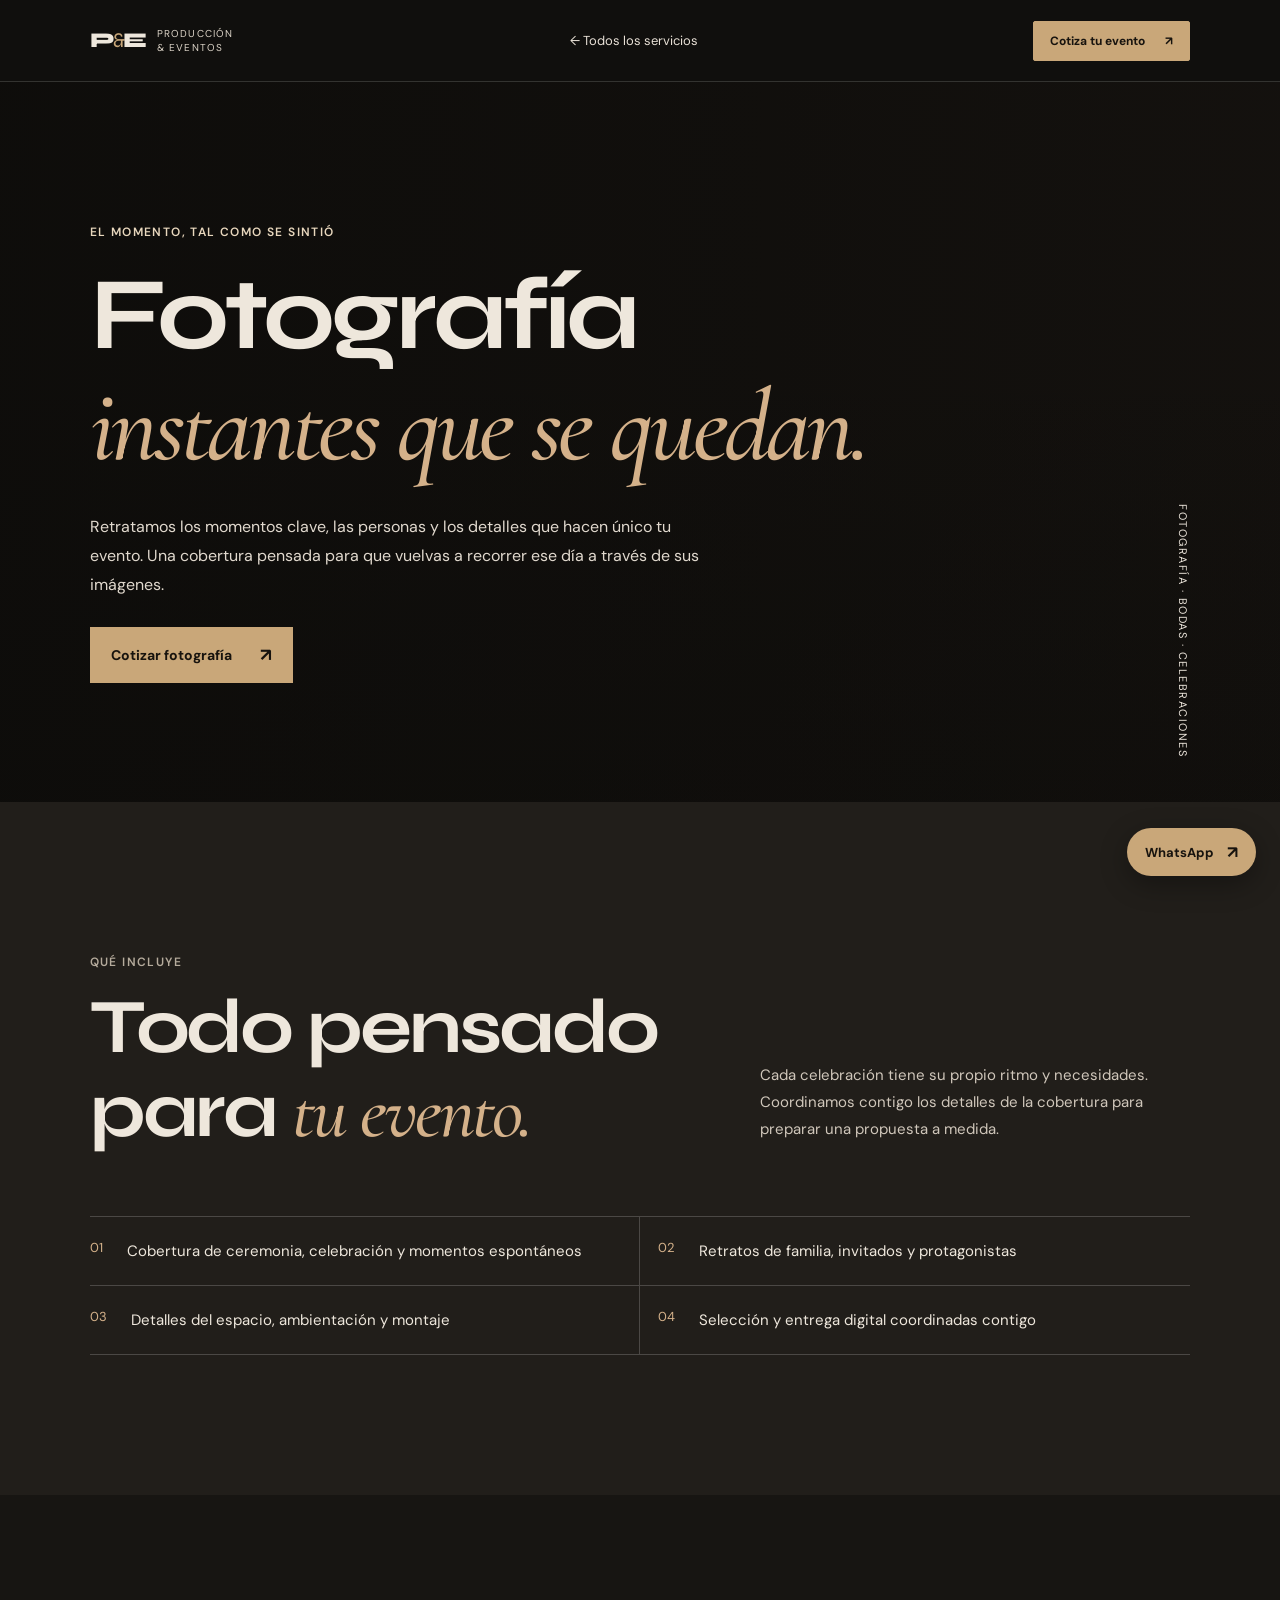
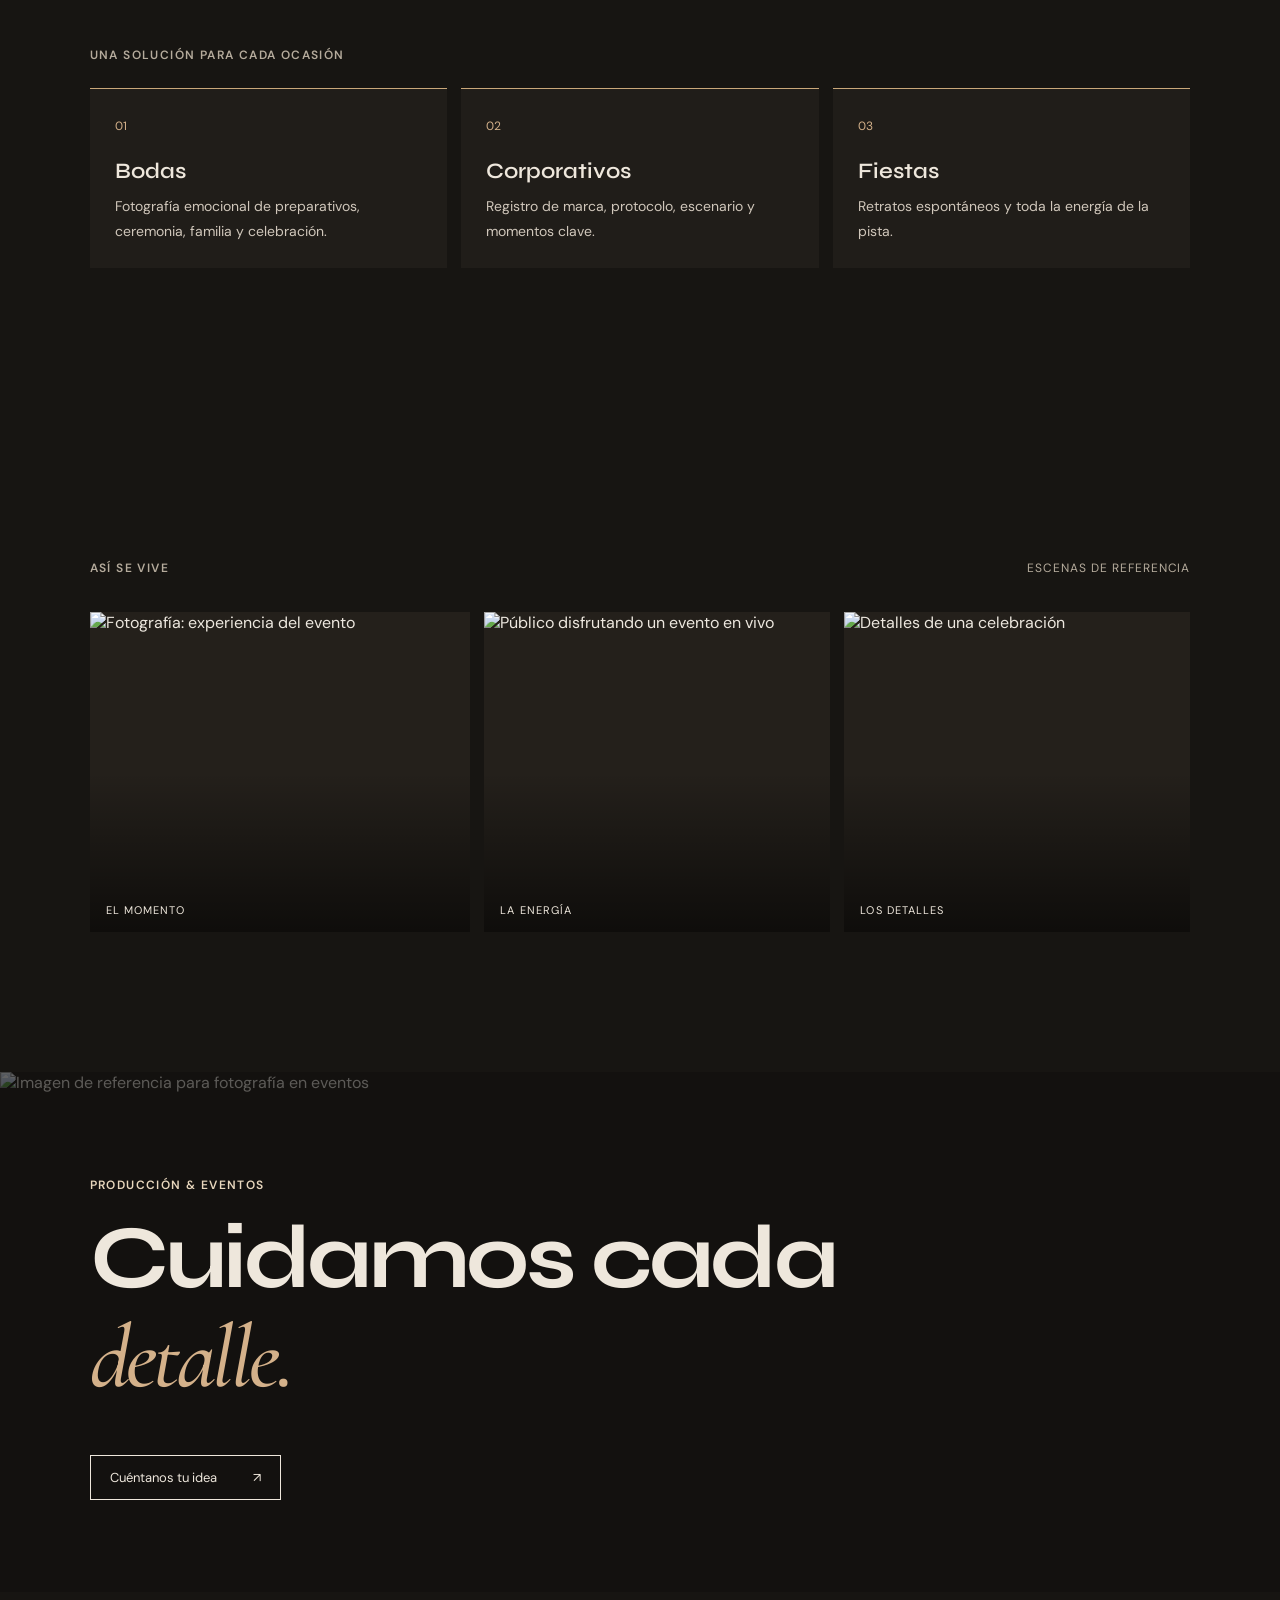
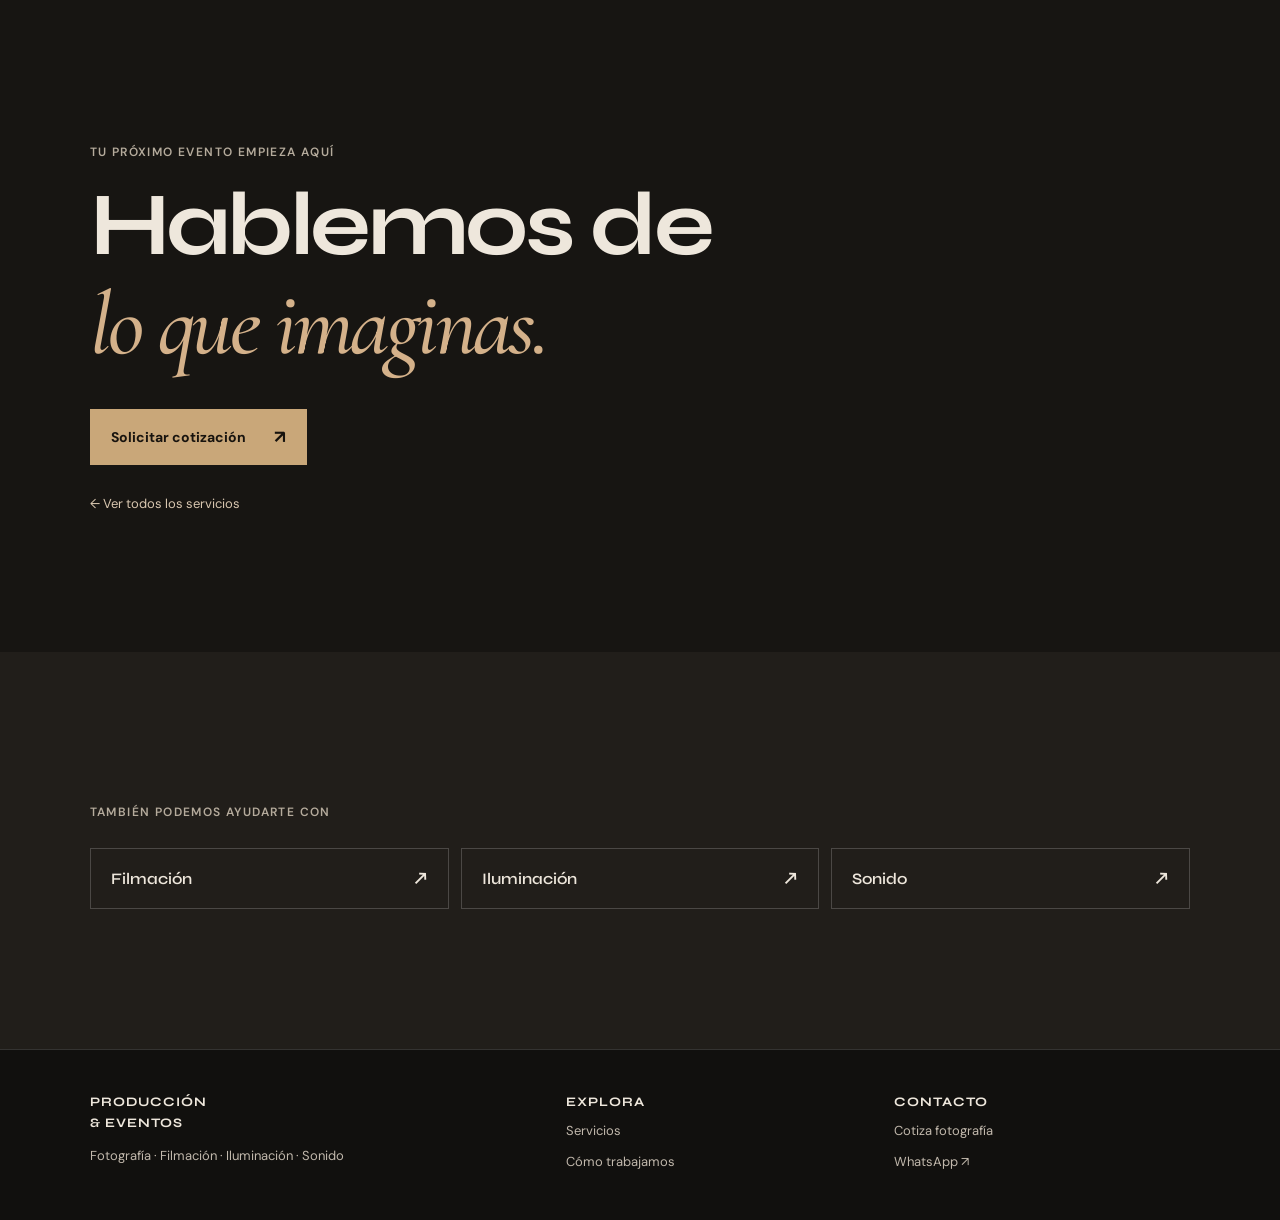
==== commit 793ff8ad: "Optimize media loading and playback" ====
--- a/servicio.html
+++ b/servicio.html
@@ -6,6 +6,8 @@
   <meta name="theme-color" content="#11100e">
   <title>Servicios — Producción & Eventos</title>
   <link rel="preconnect" href="https://fonts.googleapis.com">
+  <link rel="preconnect" href="https://images.unsplash.com">
+  <link rel="preconnect" href="https://videos.pexels.com">
   <link rel="preconnect" href="https://fonts.gstatic.com" crossorigin>
   <link href="https://fonts.googleapis.com/css2?family=Cormorant+Garamond:ital,wght@1,400;1,500&family=DM+Sans:wght@400;500;600;700&family=Syne:wght@400;500;600;700;800&display=swap" rel="stylesheet">
   <link rel="stylesheet" href="styles.css">
--- a/styles.css
+++ b/styles.css
@@ -39,3 +39,28 @@
 @media(max-width:760px){.service-row video{opacity:.24}}@media(prefers-reduced-motion:reduce){.contact-visual img{animation:none!important}}
 .gallery-tabs{display:flex;gap:10px;flex-wrap:wrap;margin:28px 0 20px}.gallery-tabs button{border:1px solid #4c463e;background:transparent;color:#51483e;padding:12px 17px;font:600 13px 'DM Sans',sans-serif;cursor:pointer;transition:background .2s,color .2s,border-color .2s}.gallery-tabs button:hover,.gallery-tabs button[aria-selected="true"]{background:#201b15;border-color:#201b15;color:#f0e9df}.gallery-grid{grid-template-columns:1.1fr 1fr 1fr;grid-template-rows:clamp(260px,34vw,410px);gap:14px;transition:opacity .2s,transform .2s}.gallery-grid.is-changing{opacity:.2;transform:translateY(8px)}.gallery-tile{grid-column:auto!important;grid-row:auto!important;height:100%;transform:none!important}.gallery-tile img{transition:transform .8s,filter .6s}.gallery-tile:hover img{transform:scale(1.055);filter:saturate(1)}.gallery-tile figcaption{font-size:11px;letter-spacing:.08em}.packs-heading{display:flex;align-items:end;justify-content:space-between;gap:30px;margin-bottom:40px}.packs-heading h2{font:700 clamp(48px,6vw,78px)/.98 Syne,sans-serif;letter-spacing:-.04em;margin:20px 0 0}.packs-heading h2 em{font:italic 500 1em 'Cormorant Garamond',serif;color:#d4b18a}.packs-heading>p{font-size:15px;line-height:1.8;color:#d0c7bb}.event-packs{background:#11100e;border-top:1px solid #ffffff20}.pack-grid{display:grid;grid-template-columns:repeat(3,1fr);gap:14px}.pack-card{display:flex;flex-direction:column;padding:26px;background:#201d19;border:1px solid #ffffff25;min-height:470px}.pack-featured{background:#282219;border-color:#c9a779}.pack-index{font-size:11px;letter-spacing:.1em;color:#d4b18a}.pack-card h3{font:700 clamp(25px,3vw,36px)/1.1 Syne,sans-serif;letter-spacing:-.04em;margin:24px 0 12px}.pack-card h3 em{font:italic 500 1em 'Cormorant Garamond',serif;color:#d4b18a}.pack-card>p{font-size:14px;line-height:1.7;color:#d4ccc0}.pack-card ul{list-style:none;padding:0;margin:12px 0 26px}.pack-card li{position:relative;padding:10px 0 10px 21px;border-bottom:1px solid #ffffff18;font-size:13px;line-height:1.5;color:#eee7dc}.pack-card li:before{content:"✳";position:absolute;left:0;color:#c9a779}.pack-cta{display:flex;justify-content:space-between;align-items:center;margin-top:auto;background:#c9a779;color:#17130e;padding:14px 16px;font-size:13px;font-weight:700}.pack-cta:hover{background:#dfbd94}.pack-cta span{font-size:18px}.pack-note{font-size:12px;color:#b5ab9c;margin:18px 0 0}.event-context{grid-column:1/-1;background:#211e1a;border-left:2px solid #c9a779;padding:18px;display:grid;grid-template-columns:1fr 1fr;gap:16px}.event-context[hidden]{display:none}.event-context>p{grid-column:1/-1;margin:0;color:#e8d1b2;font-size:14px;line-height:1.6}.event-context label{display:flex;flex-direction:column;gap:8px;font-size:12px;color:#eee7dc}.event-context select,.event-context input,.event-context textarea{width:100%;background:#171512;border:1px solid #ffffff35;color:#eee7dc;padding:12px;font:13px 'DM Sans',sans-serif;min-height:44px}.service-by-event{background:#171512}.service-event-grid{display:grid;grid-template-columns:repeat(3,1fr);gap:14px;margin-top:25px}.service-event-grid article{padding:25px;border-top:1px solid #c9a779;background:#201d19}.service-event-grid article>span{font-size:12px;color:#d4b18a}.service-event-grid h3{font:600 22px Syne,sans-serif;margin:23px 0 10px}.service-event-grid p{font-size:14px;line-height:1.75;color:#d0c7bb;margin:0}
 @media(max-width:760px){.gallery-tabs{gap:7px;margin:20px 0 15px}.gallery-tabs button{padding:10px 12px;font-size:11px}.gallery-grid{grid-template-columns:1fr 1fr;grid-template-rows:220px 175px;gap:10px}.gallery-tile{height:auto}.gallery-tile-1{grid-column:1/-1!important;grid-row:auto!important}.gallery-tile figcaption{font-size:9px;left:11px;bottom:12px}.packs-heading{display:block;margin-bottom:27px}.packs-heading h2{font-size:clamp(43px,10vw,66px)}.packs-heading>p{font-size:14px;margin-top:20px}.pack-grid{grid-template-columns:1fr;gap:12px}.pack-card{min-height:0;padding:22px}.pack-card h3{font-size:31px;margin:18px 0 10px}.pack-card li{font-size:13px}.event-context{grid-template-columns:1fr;padding:14px;gap:12px}.event-context>p{grid-column:1}.service-event-grid{grid-template-columns:1fr;gap:10px}.service-event-grid article{padding:20px}.service-event-grid h3{font-size:20px;margin:13px 0 8px}}
+/* Interactive motion pass */
+.kinetic-word{display:inline-block;will-change:transform,opacity;transition:opacity .32s ease,transform .32s cubic-bezier(.2,.7,.2,1)}.kinetic-word.is-exiting{opacity:0;transform:translateY(-.48em)}.kinetic-word.is-entering{animation:kineticEnter .42s cubic-bezier(.2,.7,.2,1) both}@keyframes kineticEnter{from{opacity:0;transform:translateY(.48em)}to{opacity:1;transform:translateY(0)}}[data-text-mask]{--mask-fill:0%;background:linear-gradient(90deg,#f2ece3 0%,#f2ece3 var(--mask-fill),#625c54 var(--mask-fill),#625c54 100%);background-clip:text;-webkit-background-clip:text;color:transparent;transition:background-image .1s}[data-text-mask] em{background:linear-gradient(90deg,#d4b18a 0%,#d4b18a var(--mask-fill),#594a3b var(--mask-fill),#594a3b 100%);background-clip:text;-webkit-background-clip:text;color:transparent}.ribbon-track{animation-duration:var(--marquee-duration,26s)!important;animation-direction:var(--marquee-direction,normal)!important;will-change:transform}.reel-wall{display:block!important;overflow:hidden;position:relative;padding:100px 0;background:#0d0c0b;color:#eee7dc}.reel-heading{margin:0 max(7vw,calc((100vw - 1200px)/2)) 34px}.reel-heading h2{font:700 clamp(48px,6vw,78px)/.98 Syne,sans-serif;letter-spacing:-.04em;margin:20px 0 0}.reel-heading h2 em{font:italic 500 1em 'Cormorant Garamond',serif;color:#d4b18a}.reel-lane{overflow:hidden;padding:12px 0}.reel-track{display:flex;gap:16px;width:max-content;animation:reelFlow 42s linear infinite}.reel-lane-reverse .reel-track{animation-direction:reverse;animation-duration:50s}.reel-lane:hover .reel-track{animation-play-state:paused}.reel-card{position:relative;flex:0 0 auto;width:clamp(170px,17vw,230px);aspect-ratio:9/16;overflow:hidden;border-radius:4px;background:#211c16;transform:rotate(-2deg);transition:transform .4s,filter .4s}.reel-card:nth-child(even){transform:rotate(2deg) translateY(12px)}.reel-card:hover{transform:scale(1.045) rotate(0);z-index:2;filter:brightness(1.08)}.reel-card video{width:100%;height:100%;object-fit:cover;filter:brightness(.78) saturate(.84)}.reel-card:after{content:"";position:absolute;inset:45% 0 0;background:linear-gradient(transparent,#000b);pointer-events:none}.reel-card>span{position:absolute;z-index:1;left:15px;bottom:17px;font-size:10px;letter-spacing:.12em}.reel-audio{position:absolute;z-index:2;right:11px;top:11px;width:36px;height:36px;border:1px solid #ffffffaa;border-radius:50%;background:#1118;color:white;font-size:17px;cursor:pointer}.reel-audio.is-on{background:#c9a779;color:#17130e}.feature{height:165vh;position:relative;overflow:clip}.feature-stage{position:sticky;top:0;height:100vh;min-height:570px;overflow:hidden;background:#11100e}.feature-video{position:absolute;inset:0;width:100%;height:100%;object-fit:cover;object-position:center 55%;filter:saturate(.76);clip-path:inset(var(--feature-inset,38%) round var(--feature-radius,26px));animation:none;will-change:clip-path}.feature-shade{position:absolute;inset:0;background:linear-gradient(90deg,rgba(12,11,10,.72),rgba(12,11,10,.22) 70%),linear-gradient(0deg,rgba(12,11,10,.42),transparent 55%);opacity:var(--feature-shade-opacity,.25);transition:opacity .12s}.feature-copy{opacity:var(--feature-copy-opacity,.2);transform:translateY(18px);transition:opacity .15s,transform .15s}.feature-caption{opacity:var(--feature-copy-opacity,.2);transition:opacity .15s}.service-row{overflow:visible}.service-backdrop{position:absolute;z-index:0;inset:0;width:100%;height:100%;object-fit:cover;opacity:0;filter:brightness(.4) saturate(.76);transition:opacity .35s}.service-row:hover .service-backdrop{opacity:.65}.service-link{z-index:1}.service-cursor-preview{position:fixed;z-index:25;left:var(--preview-x,-500px);top:var(--preview-y,-500px);width:clamp(170px,18vw,235px);aspect-ratio:9/13;overflow:hidden;border:1px solid #d4b18a99;background:#181512;box-shadow:0 22px 60px #0008;opacity:0;pointer-events:none;transform:translate(16px,18px) rotate(-7deg) scale(.92);transition:opacity .2s,transform .22s cubic-bezier(.2,.7,.2,1);will-change:left,top,transform}.service-cursor-preview.is-visible{opacity:1;transform:translate(16px,18px) rotate(-5deg) scale(1)}.service-cursor-preview video{width:100%;height:100%;object-fit:cover;filter:saturate(.78)}.service-cursor-preview span{position:absolute;left:12px;bottom:12px;font-size:9px;letter-spacing:.14em;color:white;text-shadow:0 2px 8px #000}.cursor-spotlight{position:fixed;z-index:4;inset:0;pointer-events:none;opacity:.32;background:radial-gradient(260px circle at var(--cursor-x,-1000px) var(--cursor-y,-1000px),rgba(232,187,128,.2),transparent 72%);mix-blend-mode:screen;transition:opacity .25s}.pack-card{position:relative;isolation:isolate;overflow:hidden;transform-style:preserve-3d;transition:transform .18s ease,border-color .2s}.pack-card:before{content:"";position:absolute;z-index:-1;inset:0;padding:1px;border-radius:inherit;background:radial-gradient(180px circle at var(--pack-x,50%) var(--pack-y,50%),rgba(239,197,145,.95),transparent 75%);-webkit-mask:linear-gradient(#000 0 0) content-box,linear-gradient(#000 0 0);-webkit-mask-composite:xor;mask-composite:exclude;opacity:0;transition:opacity .2s}.pack-card:hover:before{opacity:1}.magnetic{will-change:transform;transition:transform .18s cubic-bezier(.2,.7,.2,1),background .2s,color .2s}
+@media(max-width:760px){.reel-wall{padding:72px 0}.reel-heading{margin:0 7% 24px}.reel-track{gap:10px;animation-duration:33s}.reel-lane-reverse .reel-track{animation-duration:38s}.reel-card{width:58vw;max-width:220px;transform:none}.reel-card:nth-child(even){transform:none}.reel-card:hover{transform:none}.feature{height:130vh}.feature-stage{height:100svh;min-height:560px}.service-cursor-preview,.cursor-spotlight{display:none}.pack-card{transform:none!important}.feature-video{clip-path:inset(var(--feature-inset,34%) round var(--feature-radius,18px))}}
+@media(prefers-reduced-motion:reduce){.kinetic-word,.reel-track,.feature-copy,.feature-caption{animation:none!important;transition:none!important}.reel-track{transform:none!important}.feature{height:100vh}.feature-stage{position:relative}.feature-video{clip-path:none!important}.cursor-spotlight,.service-cursor-preview{display:none!important}.magnetic{transform:none!important}}
+/* Motion refinements */
+@keyframes reelFlow{to{transform:translateX(-50%)}}
+.kinetic-word{font-size:.84em}
+.service-cursor-preview{transition:opacity .2s,transform .22s cubic-bezier(.2,.7,.2,1),left .08s linear,top .08s linear}
+.pack-card:before{z-index:3;pointer-events:none}
+@media(max-width:760px){.kinetic-word{font-size:.72em}.service-cursor-preview{display:none}}
+/* The scroll reveal should read as intentional from its first frame. */
+.feature-video{clip-path:inset(var(--feature-inset,20%) round var(--feature-radius,24px))}
+.feature-copy,.feature-caption{opacity:var(--feature-copy-opacity,.42)}
+.feature-shade{opacity:var(--feature-shade-opacity,.38)}
+/* Sculpted cinematic frame for the service hover preview. */
+.service-cursor-preview{width:clamp(150px,16vw,190px);aspect-ratio:3/4;border:1px solid rgba(226,190,148,.92);border-radius:48% 48% 12px 12px / 23% 23% 12px 12px;background:#171410;box-shadow:0 22px 70px #0009,0 0 34px #c9a77924;transform:rotate(-6deg) scale(.93)}
+.service-cursor-preview.is-visible{transform:rotate(-3deg) scale(1)}
+.service-cursor-preview video{position:absolute;inset:0;border-radius:inherit;}
+.service-cursor-preview:before{content:"";position:absolute;z-index:1;inset:9px;border:1px solid #f4e7d08c;border-radius:inherit;pointer-events:none}
+.service-cursor-preview:after{content:"";position:absolute;z-index:1;inset:50% 0 0;border-radius:0 0 11px 11px;background:linear-gradient(transparent,rgba(7,6,5,.72));pointer-events:none}
+.service-cursor-preview span{z-index:2;left:18px;bottom:18px;font-size:9px;letter-spacing:.16em}
+/* Let the feature video grow into focus, then recede as the section passes. */
+.feature{height:190vh}
+@media(max-width:760px){.feature{height:170vh}}
+@media(prefers-reduced-motion:reduce){.feature{height:100vh}}
